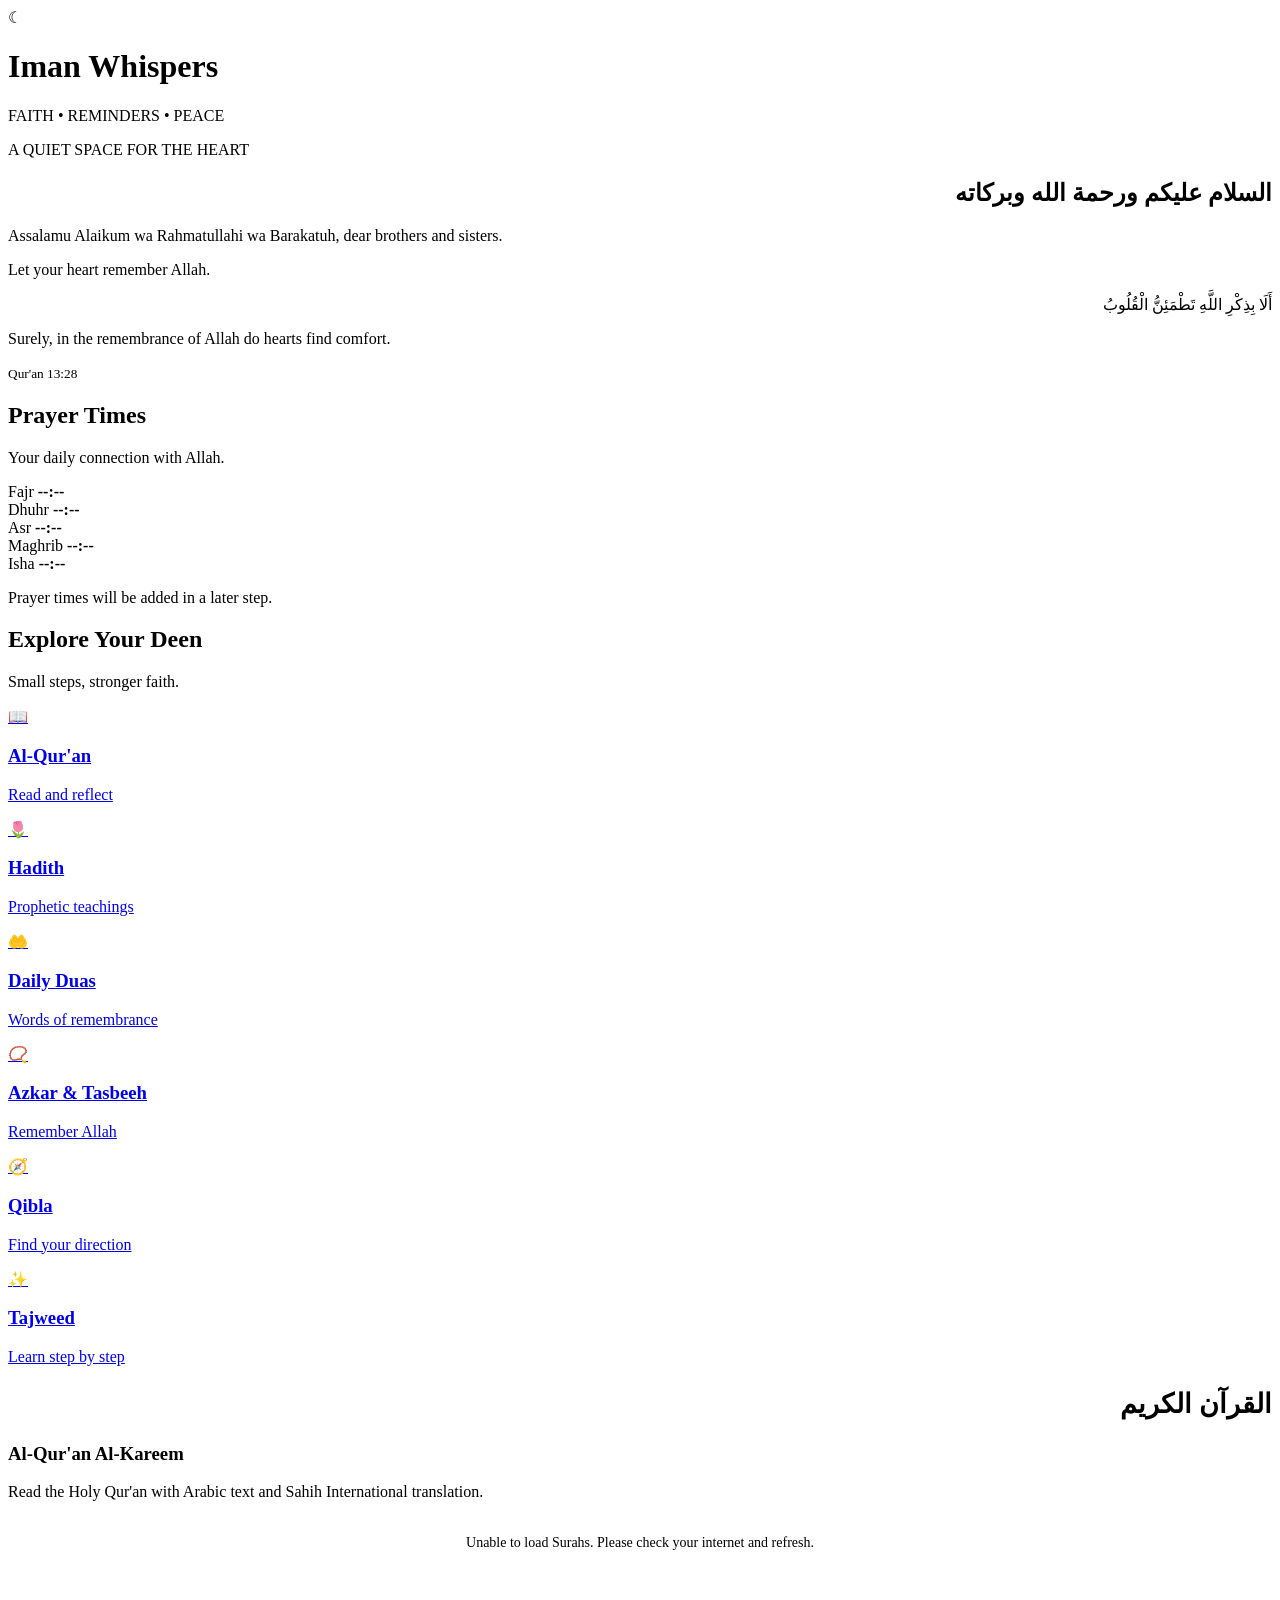
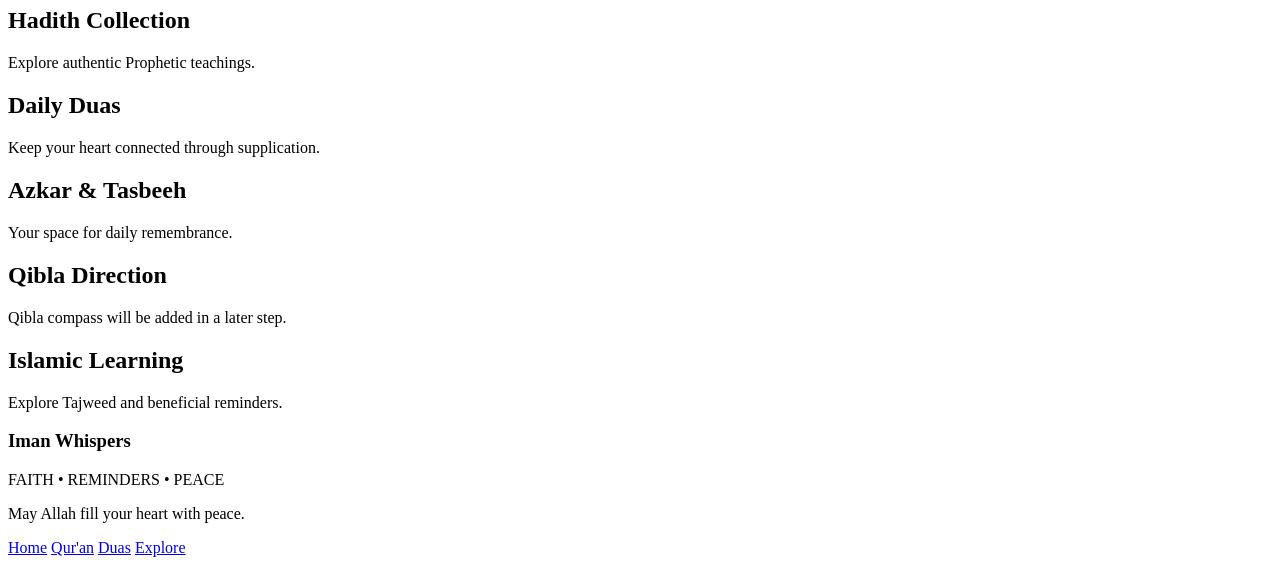
==== index.html @ 9e8993ac "Add Arabic translations and enhance Quran reader section Updated the index.html file to include Arab" ====
<!DOCTYPE html>
<html lang="en">
<head>
  <meta charset="UTF-8">
  <meta name="viewport" content="width=device-width, initial-scale=1.0">
  <meta name="theme-color" content="#8e3157">
  <meta name="description" content="Iman Whispers — Faith, Reminders and Peace. Your peaceful Islamic companion.">

  <title>Iman Whispers | Islamic Companion</title>

  <link rel="manifest" href="./manifest.webmanifest">
  <link rel="stylesheet" href="./style.css">
</head>

<body>

  <header class="top-header">
    <div class="brand">
      <span class="brand-icon">☾</span>
      <div>
        <h1>Iman Whispers</h1>
        <p>FAITH • REMINDERS • PEACE</p>
      </div>
    </div>
    <button id="installBtn" hidden>Install App</button>
  </header>

  <main>

    <section class="welcome">
      <p class="eyebrow">A QUIET SPACE FOR THE HEART</p>

      <h2 lang="ar" dir="rtl">السلام عليكم ورحمة الله وبركاته</h2>

      <p>
        Assalamu Alaikum wa Rahmatullahi wa Barakatuh,
        dear brothers and sisters.
      </p>

      <p>Let your heart remember Allah.</p>

      <div class="welcome-verse">
        <p lang="ar" dir="rtl">
          أَلَا بِذِكْرِ اللَّهِ تَطْمَئِنُّ الْقُلُوبُ
        </p>
        <p>Surely, in the remembrance of Allah do hearts find comfort.</p>
        <small>Qur'an 13:28</small>
      </div>
    </section>

    <section class="prayer-section" id="prayer">
      <h2>Prayer Times</h2>
      <p>Your daily connection with Allah.</p>

      <div class="prayer-grid">
        <div>Fajr <strong>--:--</strong></div>
        <div>Dhuhr <strong>--:--</strong></div>
        <div>Asr <strong>--:--</strong></div>
        <div>Maghrib <strong>--:--</strong></div>
        <div>Isha <strong>--:--</strong></div>
      </div>

      <p class="note">Prayer times will be added in a later step.</p>
    </section>

    <section class="features" id="explore">
      <h2>Explore Your Deen</h2>
      <p>Small steps, stronger faith.</p>

      <div class="feature-grid">

        <a href="#quran" class="feature-card">
          <span>📖</span>
          <h3>Al-Qur'an</h3>
          <p>Read and reflect</p>
        </a>

        <a href="#hadith" class="feature-card">
          <span>🌷</span>
          <h3>Hadith</h3>
          <p>Prophetic teachings</p>
        </a>

        <a href="#duas" class="feature-card">
          <span>🤲</span>
          <h3>Daily Duas</h3>
          <p>Words of remembrance</p>
        </a>

        <a href="#azkar" class="feature-card">
          <span>📿</span>
          <h3>Azkar & Tasbeeh</h3>
          <p>Remember Allah</p>
        </a>

        <a href="#qibla" class="feature-card">
          <span>🧭</span>
          <h3>Qibla</h3>
          <p>Find your direction</p>
        </a>

        <a href="#learning" class="feature-card">
          <span>✨</span>
          <h3>Tajweed</h3>
          <p>Learn step by step</p>
        </a>

      </div>
    </section>

    <!-- QUR'AN READER -->
    <section class="content-section" id="quran">

      <h2 lang="ar" dir="rtl">القرآن الكريم</h2>
      <h3>Al-Qur'an Al-Kareem</h3>

      <p>Read the Holy Qur'an with Arabic text and Sahih International translation.</p>

      <div id="quran-loading">Loading all 114 Surahs...</div>

      <div id="quranSurahList"></div>

      <div id="quranReader" hidden>
        <button id="backToSurahs" type="button">← All Surahs</button>
        <h3 id="surahTitle"></h3>
        <div id="quranVerses"></div>
      </div>

    </section>

    <section class="content-section" id="hadith">
      <h2>Hadith Collection</h2>
      <p>Explore authentic Prophetic teachings.</p>
    </section>

    <section class="content-section" id="duas">
      <h2>Daily Duas</h2>
      <p>Keep your heart connected through supplication.</p>
    </section>

    <section class="content-section" id="azkar">
      <h2>Azkar & Tasbeeh</h2>
      <p>Your space for daily remembrance.</p>
    </section>

    <section class="content-section" id="qibla">
      <h2>Qibla Direction</h2>
      <p>Qibla compass will be added in a later step.</p>
    </section>

    <section class="content-section" id="learning">
      <h2>Islamic Learning</h2>
      <p>Explore Tajweed and beneficial reminders.</p>
    </section>

  </main>

  <footer>
    <h3>Iman Whispers</h3>
    <p>FAITH • REMINDERS • PEACE</p>
    <p>May Allah fill your heart with peace.</p>
  </footer>

  <nav class="bottom-nav">
    <a href="#">Home</a>
    <a href="#quran">Qur'an</a>
    <a href="#duas">Duas</a>
    <a href="#explore">Explore</a>
  </nav>

  <script src="./script.js"></script>

</body>
</html>
---- style.css ----
/* ---------------------------------
   QUR'AN READER — IMAN WHISPERS
---------------------------------- */

#quran {
  scroll-margin-top: 90px;
}

#quran h2 {
  font-size: 27px;
}

#quran h3 {
  color: var(--plum);
  font-family: Georgia, "Times New Roman", serif;
}

#quran-loading {
  margin: 18px 0;
  padding: 16px;
  border-radius: 15px;
  background: var(--blush);
  color: var(--berry);
  text-align: center;
  font-size: 14px;
}

#quranSurahList {
  display: grid;
  gap: 11px;
  margin-top: 20px;
}

.surah-card {
  display: flex;
  align-items: center;
  gap: 12px;
  width: 100%;
  padding: 15px 12px;
  border: 1px solid #f0dce4;
  border-radius: 17px;
  background: linear-gradient(135deg, #fff 0%, #fff1f5 100%);
  color: var(--ink);
  text-align: left;
  cursor: pointer;
  box-shadow: 0 5px 15px rgba(113, 51, 78, 0.05);
}

.surah-card:active {
  transform: scale(0.98);
}

.surah-card > span:first-child {
  display: grid;
  place-items: center;
  min-width: 36px;
  height: 36px;
  border-radius: 12px;
  background: var(--soft-rose);
  color: var(--berry);
  font-weight: bold;
}

.surah-details {
  display: flex;
  flex: 1;
  flex-direction: column;
  gap: 3px;
}

.surah-details strong {
  color: var(--plum);
  font-size: 14px;
}

.surah-details small {
  color: var(--muted);
  font-size: 11px;
}

.surah-arabic {
  color: var(--berry);
  font-family: "Times New Roman", serif;
  font-size: 20px;
  direction: rtl;
}

#quranReader {
  margin-top: 20px;
}

#backToSurahs {
  margin-bottom: 15px;
  padding: 10px 16px;
  border: 0;
  border-radius: 20px;
  background: var(--soft-rose);
  color: var(--berry);
  font-weight: bold;
  cursor: pointer;
}

#surahTitle {
  margin: 10px 0 20px;
  padding: 16px;
  border-radius: 16px;
  background: var(--blush);
  text-align: center;
  line-height: 1.8;
}

.verse-card {
  margin: 14px 0;
  padding: 18px 15px;
  border: 1px solid #f0dce4;
  border-radius: 18px;
  background: #fffdfd;
  box-shadow: 0 5px 15px rgba(113, 51, 78, 0.05);
}

.verse-card > small {
  display: inline-block;
  padding: 5px 10px;
  border-radius: 12px;
  background: var(--soft-rose);
  color: var(--berry);
  font-weight: bold;
  font-size: 11px;
}

.arabic-verse {
  margin: 18px 0;
  color: var(--plum);
  font-family: "Times New Roman", serif;
  font-size: 27px;
  line-height: 2.1;
  text-align: right;
  direction: rtl;
}

.english-translation {
  margin: 0 !important;
  padding-top: 13px;
  border-top: 1px solid #f0dce4;
  color: var(--ink) !important;
  font-size: 14px !important;
  line-height: 1.8;
}
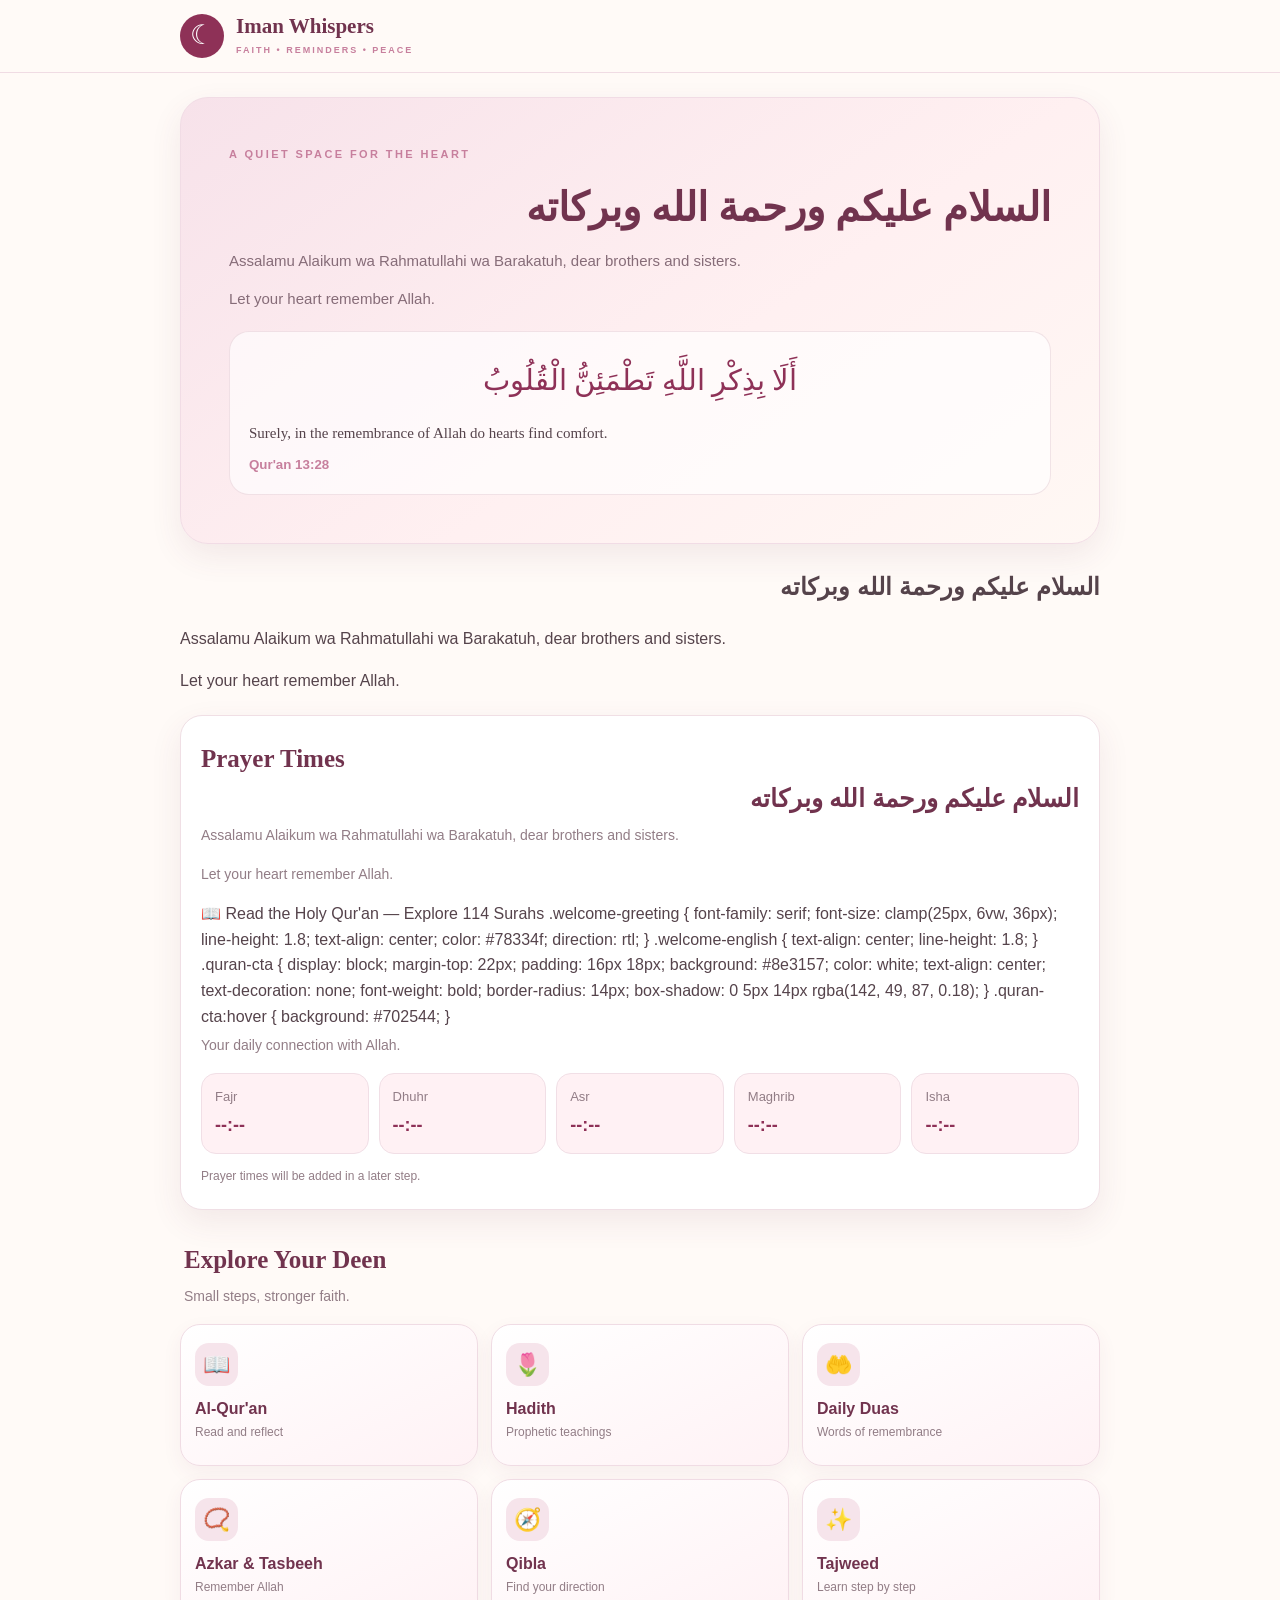
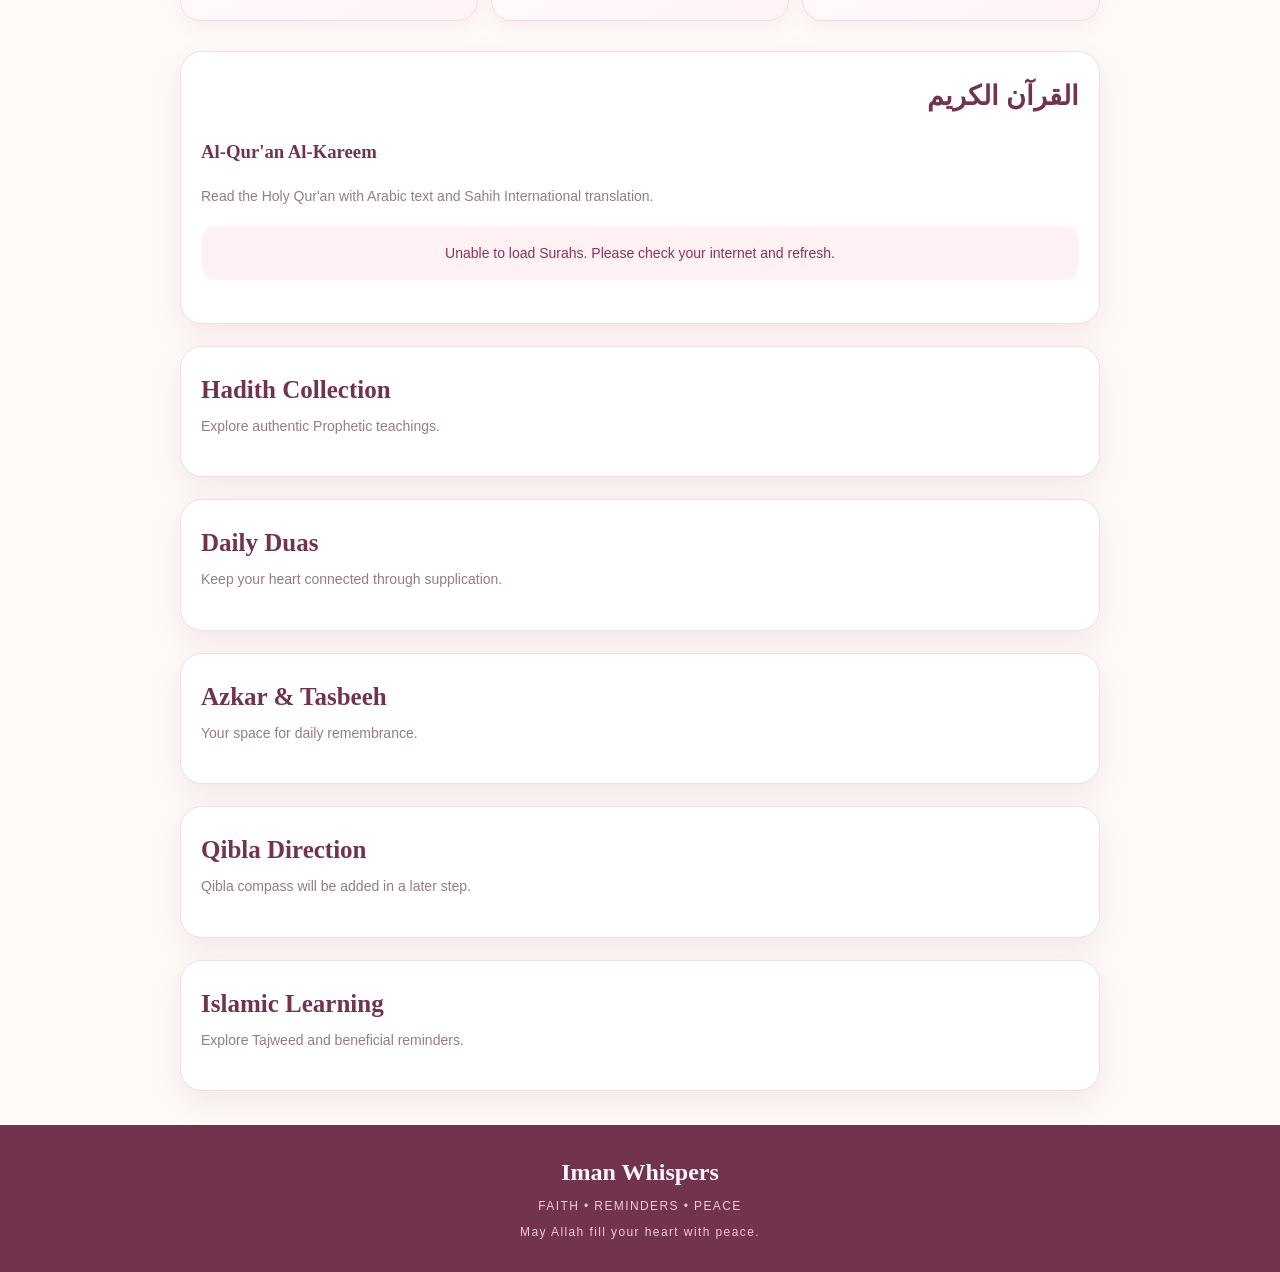
==== commit cc0abb4d: "Enhance welcome section with Arabic text Added Arabic greeting and adjusted welcome messages." ====
--- a/index.html
+++ b/index.html
@@ -48,9 +48,58 @@
         <small>Qur'an 13:28</small>
       </div>
     </section>
-
+      <h2 lang="ar" dir="rtl">السلام عليكم ورحمة الله وبركاته</h2>
+
+      <p>
+        Assalamu Alaikum wa Rahmatullahi wa Barakatuh,
+        dear brothers and sisters.
+      </p>
+
+      <p>Let your heart remember Allah.</p>
     <section class="prayer-section" id="prayer">
-      <h2>Prayer Times</h2>
+      <h2>Prayer Times</h2>      <h2 class="welcome-greeting" lang="ar" dir="rtl">
+        السلام عليكم ورحمة الله وبركاته
+      </h2>
+
+      <p class="welcome-english">
+        Assalamu Alaikum wa Rahmatullahi wa Barakatuh,
+        dear brothers and sisters.
+      </p>
+
+      <p>Let your heart remember Allah.</p>
+
+      <a href="#quran" class="quran-cta">
+        📖 Read the Holy Qur'an — Explore 114 Surahs
+      </a>.welcome-greeting {
+  font-family: serif;
+  font-size: clamp(25px, 6vw, 36px);
+  line-height: 1.8;
+  text-align: center;
+  color: #78334f;
+  direction: rtl;
+}
+
+.welcome-english {
+  text-align: center;
+  line-height: 1.8;
+}
+
+.quran-cta {
+  display: block;
+  margin-top: 22px;
+  padding: 16px 18px;
+  background: #8e3157;
+  color: white;
+  text-align: center;
+  text-decoration: none;
+  font-weight: bold;
+  border-radius: 14px;
+  box-shadow: 0 5px 14px rgba(142, 49, 87, 0.18);
+}
+
+.quran-cta:hover {
+  background: #702544;
+}
       <p>Your daily connection with Allah.</p>
 
       <div class="prayer-grid">
--- a/style.css
+++ b/style.css
@@ -1,7 +1,308 @@
 
-/* ---------------------------------
-   QUR'AN READER — IMAN WHISPERS
----------------------------------- */
+/* ==========================================
+   IMAN WHISPERS — COMPLETE APP DESIGN
+   FAITH • REMINDERS • PEACE
+========================================== */
+
+:root {
+  --plum: #71334e;
+  --berry: #8e3157;
+  --rose: #c77f9d;
+  --soft-rose: #f6e4eb;
+  --blush: #fff1f4;
+  --cream: #fffaf7;
+  --ink: #55434b;
+  --muted: #927d86;
+  --white: #ffffff;
+  --shadow: 0 12px 32px rgba(113,51,78,.09);
+}
+
+* {
+  box-sizing: border-box;
+}
+
+[hidden] {
+  display: none !important;
+}
+
+html {
+  scroll-behavior: smooth;
+  scroll-padding-top: 100px;
+}
+
+body {
+  margin: 0;
+  padding: 0 0 78px;
+  background: var(--cream);
+  color: var(--ink);
+  font-family: Arial, Helvetica, sans-serif;
+  line-height: 1.6;
+}
+
+button, a {
+  -webkit-tap-highlight-color: transparent;
+}
+
+button {
+  font: inherit;
+}
+
+a {
+  color: inherit;
+  text-decoration: none;
+}
+
+/* HEADER */
+
+.top-header {
+  position: sticky;
+  top: 0;
+  z-index: 20;
+  display: flex;
+  align-items: center;
+  justify-content: space-between;
+  gap: 12px;
+  padding: 14px 18px;
+  background: rgba(255,250,247,.97);
+  border-bottom: 1px solid #f0dce4;
+  backdrop-filter: blur(12px);
+}
+
+.brand {
+  display: flex;
+  align-items: center;
+  gap: 12px;
+}
+
+.brand-icon {
+  display: grid;
+  place-items: center;
+  width: 44px;
+  height: 44px;
+  flex-shrink: 0;
+  border-radius: 50%;
+  color: white;
+  background: var(--berry);
+  font-size: 27px;
+}
+
+.brand h1 {
+  margin: 0;
+  color: var(--plum);
+  font-family: Georgia, serif;
+  font-size: 21px;
+  line-height: 1.2;
+}
+
+.brand p {
+  margin: 4px 0 0;
+  color: var(--rose);
+  font-size: 9px;
+  font-weight: bold;
+  letter-spacing: 2px;
+}
+
+#installBtn {
+  padding: 10px 14px;
+  border: 0;
+  border-radius: 24px;
+  color: white;
+  background: var(--berry);
+  font-weight: bold;
+}
+
+/* MAIN CONTENT */
+
+main {
+  width: min(100% - 32px, 920px);
+  margin: 0 auto;
+}
+
+/* WELCOME */
+
+.welcome {
+  margin: 24px 0;
+  padding: 30px 22px;
+  overflow: hidden;
+  border: 1px solid #f1dce5;
+  border-radius: 28px;
+  background: linear-gradient(
+    145deg,
+    #f7e2ea 0%,
+    #fff0f1 58%,
+    #fff8f4 100%
+  );
+  box-shadow: var(--shadow);
+}
+
+.eyebrow {
+  margin: 0 0 12px;
+  color: var(--rose);
+  font-size: 11px;
+  font-weight: bold;
+  letter-spacing: 2.4px;
+}
+
+.welcome h2 {
+  margin: 0;
+  color: var(--plum);
+  font-family: Georgia, serif;
+  font-size: clamp(26px,7vw,40px);
+  line-height: 1.6;
+}
+
+.welcome > p:not(.eyebrow) {
+  margin: 9px 0 14px;
+  color: #866c78;
+  font-size: 15px;
+}
+
+.welcome-verse {
+  margin-top: 20px;
+  padding: 19px;
+  border: 1px solid rgba(142,49,87,.12);
+  border-radius: 20px;
+  background: rgba(255,255,255,.65);
+}
+
+.welcome-verse p[lang="ar"] {
+  margin: 0 0 12px;
+  color: var(--berry);
+  font-family: "Times New Roman", serif;
+  font-size: 29px;
+  line-height: 2;
+  text-align: center;
+}
+
+.welcome-verse p:not([lang]) {
+  margin: 0;
+  font-family: Georgia, serif;
+  font-size: 15px;
+}
+
+.welcome-verse small {
+  display: block;
+  margin-top: 9px;
+  color: var(--rose);
+  font-weight: bold;
+}
+
+/* PRAYER TIMES */
+
+.prayer-section,
+.content-section {
+  margin: 22px 0;
+  padding: 23px 20px;
+  border: 1px solid #f0dfe5;
+  border-radius: 22px;
+  background: white;
+  box-shadow: var(--shadow);
+}
+
+.prayer-section h2,
+.features h2,
+.content-section h2 {
+  margin: 0;
+  color: var(--plum);
+  font-family: Georgia, serif;
+  font-size: 25px;
+}
+
+.prayer-section > p,
+.features > p,
+.content-section > p {
+  margin: 5px 0 16px;
+  color: var(--muted);
+  font-size: 14px;
+}
+
+.prayer-grid {
+  display: grid;
+  grid-template-columns: repeat(2,minmax(0,1fr));
+  gap: 10px;
+}
+
+.prayer-grid div {
+  display: flex;
+  flex-direction: column;
+  gap: 4px;
+  padding: 13px;
+  border: 1px solid #f1dfe6;
+  border-radius: 15px;
+  color: var(--muted);
+  background: var(--blush);
+  font-size: 13px;
+}
+
+.prayer-grid strong {
+  color: var(--berry);
+  font-size: 18px;
+}
+
+.prayer-grid div:last-child {
+  grid-column: 1 / -1;
+}
+
+.note {
+  margin: 13px 0 0 !important;
+  font-size: 12px !important;
+}
+
+/* EXPLORE CARDS */
+
+.features {
+  margin: 30px 0;
+}
+
+.features > h2,
+.features > p {
+  padding-left: 4px;
+}
+
+.feature-grid {
+  display: grid;
+  grid-template-columns: repeat(2,minmax(0,1fr));
+  gap: 13px;
+}
+
+.feature-card {
+  display: block;
+  min-height: 142px;
+  padding: 18px 14px;
+  border: 1px solid #f0dce4;
+  border-radius: 20px;
+  background: linear-gradient(155deg,#fff 0%,#fff2f5 100%);
+  box-shadow: 0 7px 20px rgba(113,51,78,.06);
+  transition: transform .2s ease;
+}
+
+.feature-card:active {
+  transform: scale(.97);
+}
+
+.feature-card span {
+  display: inline-grid;
+  place-items: center;
+  width: 43px;
+  height: 43px;
+  border-radius: 14px;
+  background: var(--soft-rose);
+  font-size: 22px;
+}
+
+.feature-card h3 {
+  margin: 10px 0 2px;
+  color: var(--plum);
+  font-size: 16px;
+}
+
+.feature-card p {
+  margin: 0;
+  color: var(--muted);
+  font-size: 12px;
+}
+
+/* QUR'AN SECTION */
 
 #quran {
   scroll-margin-top: 90px;
@@ -13,7 +314,7 @@
 
 #quran h3 {
   color: var(--plum);
-  font-family: Georgia, "Times New Roman", serif;
+  font-family: Georgia, serif;
 }
 
 #quran-loading {
@@ -25,6 +326,8 @@
   text-align: center;
   font-size: 14px;
 }
+
+/* SURAH LIST */
 
 #quranSurahList {
   display: grid;
@@ -40,15 +343,15 @@
   padding: 15px 12px;
   border: 1px solid #f0dce4;
   border-radius: 17px;
-  background: linear-gradient(135deg, #fff 0%, #fff1f5 100%);
+  background: linear-gradient(135deg,#fff 0%,#fff1f5 100%);
   color: var(--ink);
   text-align: left;
   cursor: pointer;
-  box-shadow: 0 5px 15px rgba(113, 51, 78, 0.05);
+  box-shadow: 0 5px 15px rgba(113,51,78,.05);
 }
 
 .surah-card:active {
-  transform: scale(0.98);
+  transform: scale(.98);
 }
 
 .surah-card > span:first-child {
@@ -86,6 +389,8 @@
   direction: rtl;
 }
 
+/* READER */
+
 #quranReader {
   margin-top: 20px;
 }
@@ -110,13 +415,15 @@
   line-height: 1.8;
 }
 
+/* AYAH CARDS */
+
 .verse-card {
   margin: 14px 0;
   padding: 18px 15px;
   border: 1px solid #f0dce4;
   border-radius: 18px;
   background: #fffdfd;
-  box-shadow: 0 5px 15px rgba(113, 51, 78, 0.05);
+  box-shadow: 0 5px 15px rgba(113,51,78,.05);
 }
 
 .verse-card > small {
@@ -133,7 +440,7 @@
   margin: 18px 0;
   color: var(--plum);
   font-family: "Times New Roman", serif;
-  font-size: 27px;
+  font-size: 28px;
   line-height: 2.1;
   text-align: right;
   direction: rtl;
@@ -147,3 +454,111 @@
   font-size: 14px !important;
   line-height: 1.8;
 }
+
+/* Urdu translation support for future reader update */
+
+.urdu-translation {
+  direction: rtl;
+  text-align: right;
+  font-family: "Noto Nastaliq Urdu", "Noto Naskh Arabic", serif;
+  font-size: 20px;
+  line-height: 2.2;
+}
+
+/* FOOTER */
+
+footer {
+  margin-top: 34px;
+  padding: 28px 20px 24px;
+  color: #fff7fa;
+  background: var(--plum);
+  text-align: center;
+}
+
+footer h3 {
+  margin: 0;
+  font-family: Georgia, serif;
+  font-size: 24px;
+}
+
+footer p {
+  margin: 6px 0;
+  color: #f2cbd9;
+  font-size: 12px;
+  letter-spacing: 1.4px;
+}
+
+/* BOTTOM NAVIGATION */
+
+.bottom-nav {
+  position: fixed;
+  right: 0;
+  bottom: 0;
+  left: 0;
+  z-index: 30;
+  display: flex;
+  justify-content: space-around;
+  gap: 4px;
+  padding: 12px 8px calc(12px + env(safe-area-inset-bottom));
+  border-top: 1px solid #efdce4;
+  background: rgba(255,250,247,.97);
+  box-shadow: 0 -5px 20px rgba(113,51,78,.07);
+  backdrop-filter: blur(12px);
+}
+
+.bottom-nav a {
+  padding: 7px 10px;
+  border-radius: 18px;
+  color: var(--berry);
+  font-size: 12px;
+  font-weight: bold;
+}
+
+.bottom-nav a:active {
+  background: var(--soft-rose);
+}
+
+/* RESPONSIVE DESIGN */
+
+@media (min-width: 650px) {
+  body {
+    padding-bottom: 0;
+  }
+
+  .top-header {
+    padding-right: max(24px,calc((100% - 920px)/2));
+    padding-left: max(24px,calc((100% - 920px)/2));
+  }
+
+  .welcome {
+    padding: 48px;
+  }
+
+  .prayer-grid {
+    grid-template-columns: repeat(5,minmax(0,1fr));
+  }
+
+  .prayer-grid div:last-child {
+    grid-column: auto;
+  }
+
+  .feature-grid {
+    grid-template-columns: repeat(3,minmax(0,1fr));
+  }
+
+  .bottom-nav {
+    display: none;
+  }
+}
+
+@media (prefers-reduced-motion: reduce) {
+  html {
+    scroll-behavior: auto;
+  }
+
+  *,
+  *::before,
+  *::after {
+    transition-duration: .01ms !important;
+  }
+}
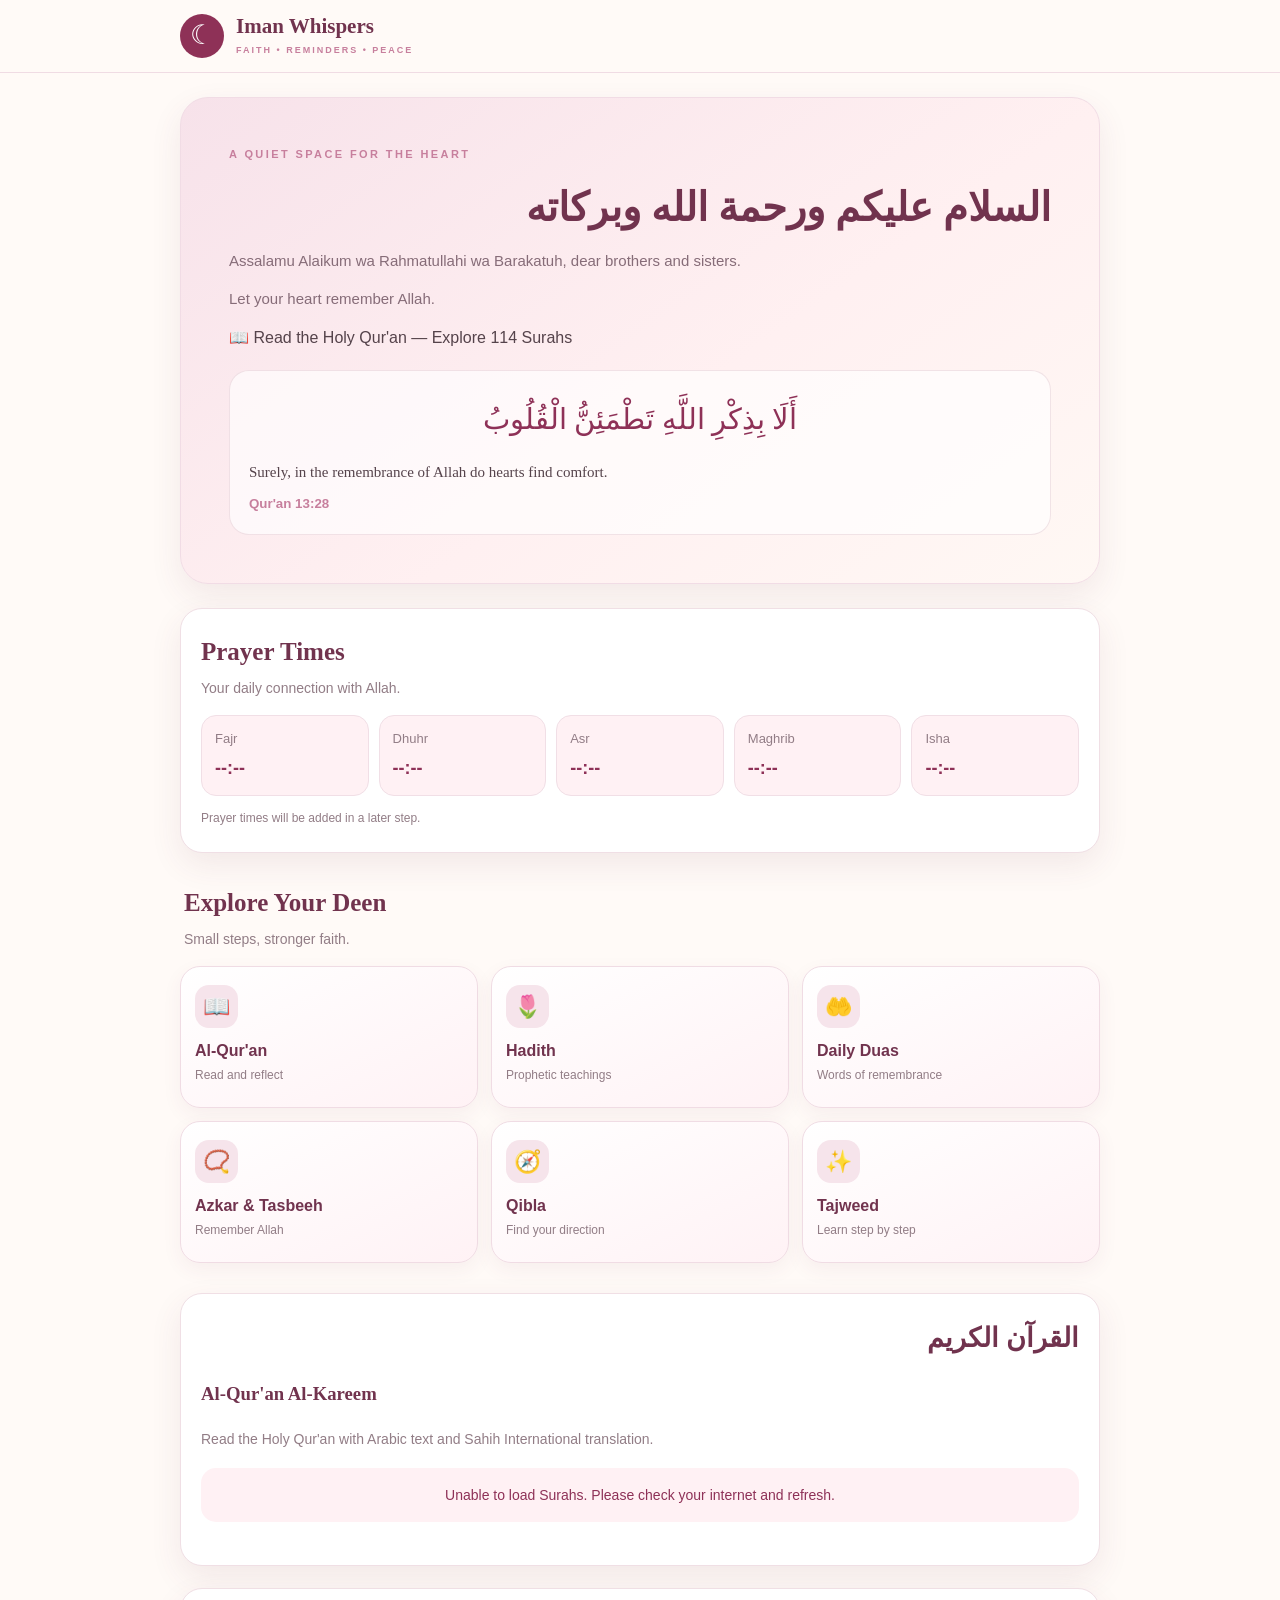
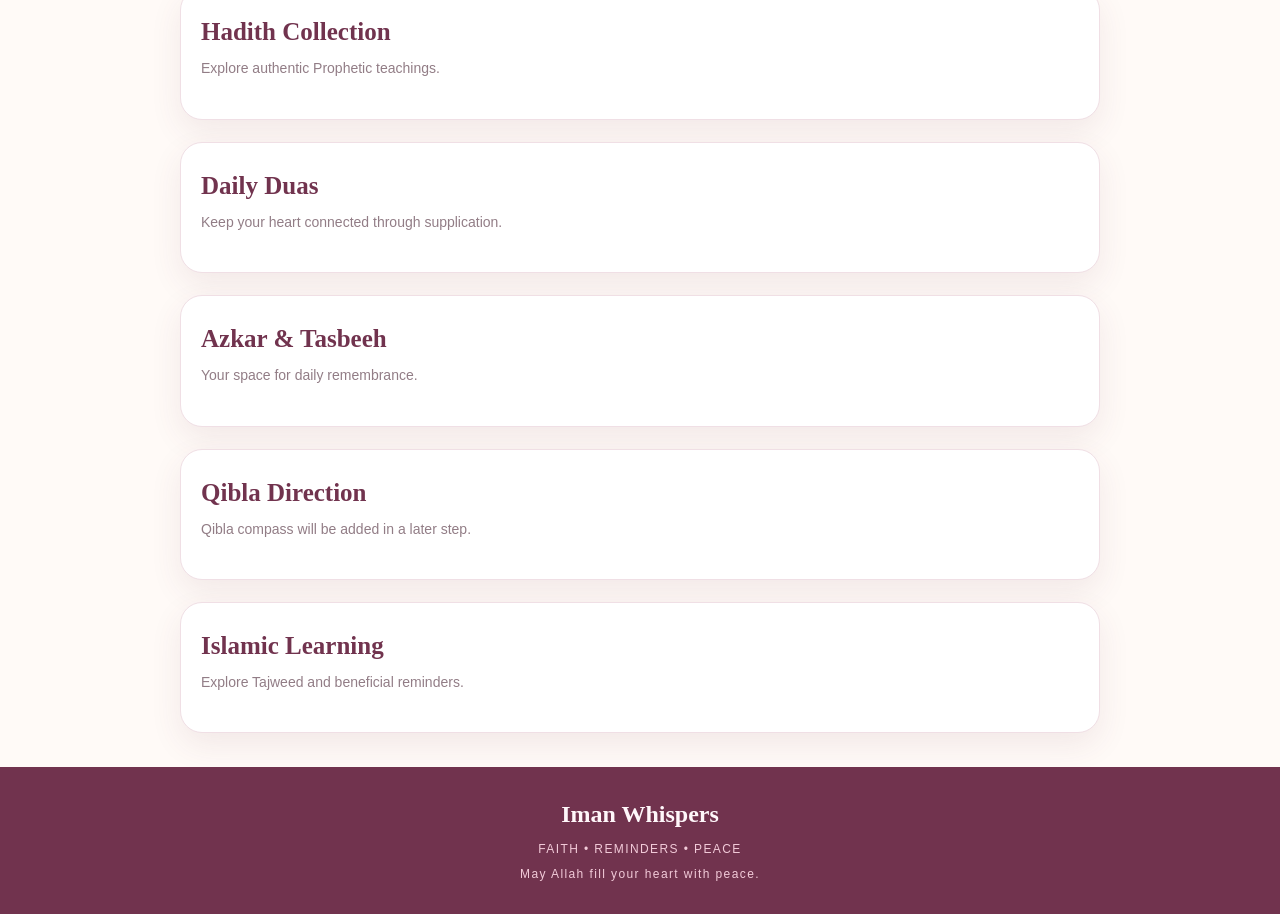
==== commit e1e832bd: "Refactor index.html for improved structure and content Refactor welcome section and improve structur" ====
--- a/index.html
+++ b/index.html
@@ -28,36 +28,11 @@
 
   <main>
 
+    <!-- WELCOME SECTION -->
     <section class="welcome">
       <p class="eyebrow">A QUIET SPACE FOR THE HEART</p>
 
-      <h2 lang="ar" dir="rtl">السلام عليكم ورحمة الله وبركاته</h2>
-
-      <p>
-        Assalamu Alaikum wa Rahmatullahi wa Barakatuh,
-        dear brothers and sisters.
-      </p>
-
-      <p>Let your heart remember Allah.</p>
-
-      <div class="welcome-verse">
-        <p lang="ar" dir="rtl">
-          أَلَا بِذِكْرِ اللَّهِ تَطْمَئِنُّ الْقُلُوبُ
-        </p>
-        <p>Surely, in the remembrance of Allah do hearts find comfort.</p>
-        <small>Qur'an 13:28</small>
-      </div>
-    </section>
-      <h2 lang="ar" dir="rtl">السلام عليكم ورحمة الله وبركاته</h2>
-
-      <p>
-        Assalamu Alaikum wa Rahmatullahi wa Barakatuh,
-        dear brothers and sisters.
-      </p>
-
-      <p>Let your heart remember Allah.</p>
-    <section class="prayer-section" id="prayer">
-      <h2>Prayer Times</h2>      <h2 class="welcome-greeting" lang="ar" dir="rtl">
+      <h2 class="welcome-greeting" lang="ar" dir="rtl">
         السلام عليكم ورحمة الله وبركاته
       </h2>
 
@@ -70,36 +45,22 @@
 
       <a href="#quran" class="quran-cta">
         📖 Read the Holy Qur'an — Explore 114 Surahs
-      </a>.welcome-greeting {
-  font-family: serif;
-  font-size: clamp(25px, 6vw, 36px);
-  line-height: 1.8;
-  text-align: center;
-  color: #78334f;
-  direction: rtl;
-}
+      </a>
 
-.welcome-english {
-  text-align: center;
-  line-height: 1.8;
-}
+      <div class="welcome-verse">
+        <p lang="ar" dir="rtl">
+          أَلَا بِذِكْرِ اللَّهِ تَطْمَئِنُّ الْقُلُوبُ
+        </p>
+        <p>
+          Surely, in the remembrance of Allah do hearts find comfort.
+        </p>
+        <small>Qur'an 13:28</small>
+      </div>
+    </section>
 
-.quran-cta {
-  display: block;
-  margin-top: 22px;
-  padding: 16px 18px;
-  background: #8e3157;
-  color: white;
-  text-align: center;
-  text-decoration: none;
-  font-weight: bold;
-  border-radius: 14px;
-  box-shadow: 0 5px 14px rgba(142, 49, 87, 0.18);
-}
-
-.quran-cta:hover {
-  background: #702544;
-}
+    <!-- PRAYER TIMES -->
+    <section class="prayer-section" id="prayer">
+      <h2>Prayer Times</h2>
       <p>Your daily connection with Allah.</p>
 
       <div class="prayer-grid">
@@ -110,9 +71,12 @@
         <div>Isha <strong>--:--</strong></div>
       </div>
 
-      <p class="note">Prayer times will be added in a later step.</p>
+      <p class="note">
+        Prayer times will be added in a later step.
+      </p>
     </section>
 
+    <!-- EXPLORE YOUR DEEN -->
     <section class="features" id="explore">
       <h2>Explore Your Deen</h2>
       <p>Small steps, stronger faith.</p>
@@ -139,7 +103,7 @@
 
         <a href="#azkar" class="feature-card">
           <span>📿</span>
-          <h3>Azkar & Tasbeeh</h3>
+          <h3>Azkar &amp; Tasbeeh</h3>
           <p>Remember Allah</p>
         </a>
 
@@ -164,40 +128,50 @@
       <h2 lang="ar" dir="rtl">القرآن الكريم</h2>
       <h3>Al-Qur'an Al-Kareem</h3>
 
-      <p>Read the Holy Qur'an with Arabic text and Sahih International translation.</p>
+      <p>
+        Read the Holy Qur'an with Arabic text and Sahih International translation.
+      </p>
 
       <div id="quran-loading">Loading all 114 Surahs...</div>
 
       <div id="quranSurahList"></div>
 
       <div id="quranReader" hidden>
-        <button id="backToSurahs" type="button">← All Surahs</button>
+        <button id="backToSurahs" type="button">
+          ← All Surahs
+        </button>
+
         <h3 id="surahTitle"></h3>
         <div id="quranVerses"></div>
       </div>
 
     </section>
 
+    <!-- HADITH -->
     <section class="content-section" id="hadith">
       <h2>Hadith Collection</h2>
       <p>Explore authentic Prophetic teachings.</p>
     </section>
 
+    <!-- DUAS -->
     <section class="content-section" id="duas">
       <h2>Daily Duas</h2>
       <p>Keep your heart connected through supplication.</p>
     </section>
 
+    <!-- AZKAR -->
     <section class="content-section" id="azkar">
-      <h2>Azkar & Tasbeeh</h2>
+      <h2>Azkar &amp; Tasbeeh</h2>
       <p>Your space for daily remembrance.</p>
     </section>
 
+    <!-- QIBLA -->
     <section class="content-section" id="qibla">
       <h2>Qibla Direction</h2>
       <p>Qibla compass will be added in a later step.</p>
     </section>
 
+    <!-- ISLAMIC LEARNING -->
     <section class="content-section" id="learning">
       <h2>Islamic Learning</h2>
       <p>Explore Tajweed and beneficial reminders.</p>
@@ -211,6 +185,7 @@
     <p>May Allah fill your heart with peace.</p>
   </footer>
 
+  <!-- BOTTOM NAVIGATION -->
   <nav class="bottom-nav">
     <a href="#">Home</a>
     <a href="#quran">Qur'an</a>
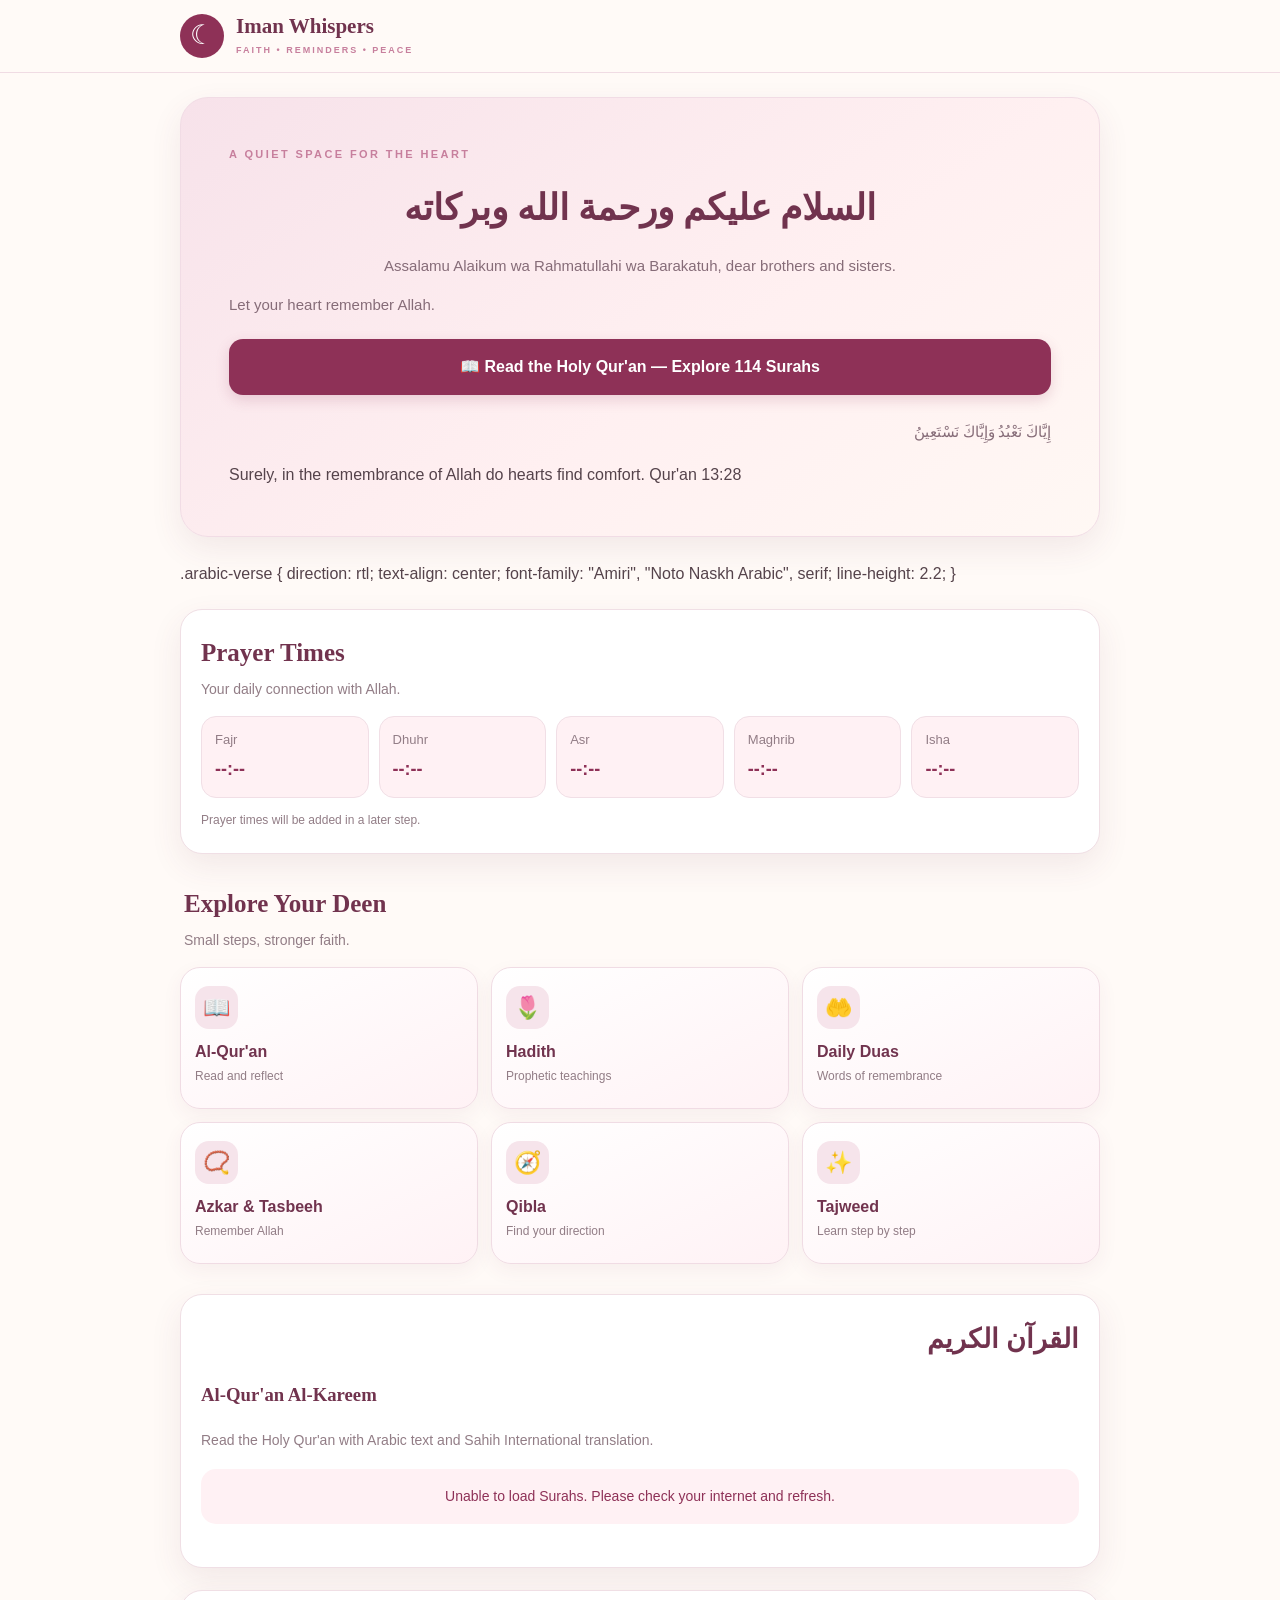
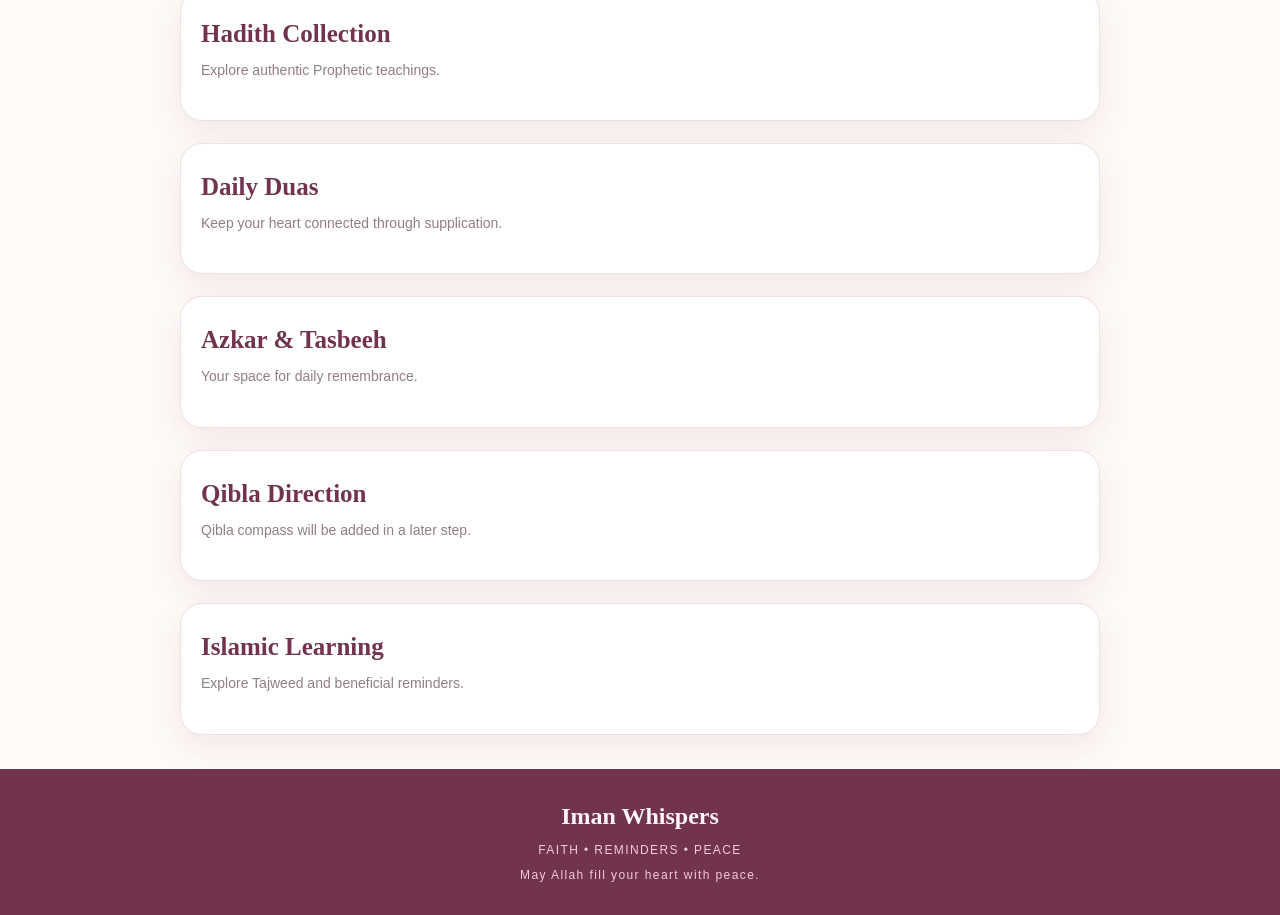
==== commit ebe67511: "Replace welcome verse with new Arabic text Updated the welcome verse to include a new Arabic verse a" ====
--- a/index.html
+++ b/index.html
@@ -47,17 +47,20 @@
         📖 Read the Holy Qur'an — Explore 114 Surahs
       </a>
 
-      <div class="welcome-verse">
-        <p lang="ar" dir="rtl">
-          أَلَا بِذِكْرِ اللَّهِ تَطْمَئِنُّ الْقُلُوبُ
-        </p>
-        <p>
+      <p class="arabic-verse" lang="ar" dir="rtl">
+  إِيَّاكَ نَعْبُدُ وَإِيَّاكَ نَسْتَعِينُ
+      </p>
           Surely, in the remembrance of Allah do hearts find comfort.
-        </p>
+    </p<
         <small>Qur'an 13:28</small>
       </div>
     </section>
-
+.arabic-verse {
+  direction: rtl;
+  text-align: center;
+  font-family: "Amiri", "Noto Naskh Arabic", serif;
+  line-height: 2.2;
+}
     <!-- PRAYER TIMES -->
     <section class="prayer-section" id="prayer">
       <h2>Prayer Times</h2>
--- a/style.css
+++ b/style.css
@@ -151,11 +151,50 @@
   line-height: 1.6;
 }
 
+/* ARABIC WELCOME GREETING */
+
+.welcome .welcome-greeting {
+  font-family: "Times New Roman", serif;
+  font-size: clamp(25px, 6vw, 36px);
+  line-height: 1.8;
+  text-align: center;
+  color: var(--plum);
+  direction: rtl;
+  margin: 12px 0;
+}
+
+.welcome-english {
+  text-align: center;
+  line-height: 1.8;
+}
+
 .welcome > p:not(.eyebrow) {
   margin: 9px 0 14px;
   color: #866c78;
   font-size: 15px;
 }
+
+/* QUR'AN WELCOME BUTTON */
+
+.quran-cta {
+  display: block;
+  margin: 22px 0;
+  padding: 15px 16px;
+  background: var(--berry);
+  color: white;
+  text-align: center;
+  text-decoration: none;
+  font-weight: bold;
+  border-radius: 14px;
+  box-shadow: 0 5px 14px rgba(142,49,87,.18);
+}
+
+.quran-cta:active {
+  background: var(--plum);
+  transform: scale(.98);
+}
+
+/* VERSE CARD */
 
 .welcome-verse {
   margin-top: 20px;
@@ -389,7 +428,7 @@
   direction: rtl;
 }
 
-/* READER */
+/* QUR'AN READER */
 
 #quranReader {
   margin-top: 20px;
@@ -455,7 +494,7 @@
   line-height: 1.8;
 }
 
-/* Urdu translation support for future reader update */
+/* URDU TRANSLATION SUPPORT */
 
 .urdu-translation {
   direction: rtl;
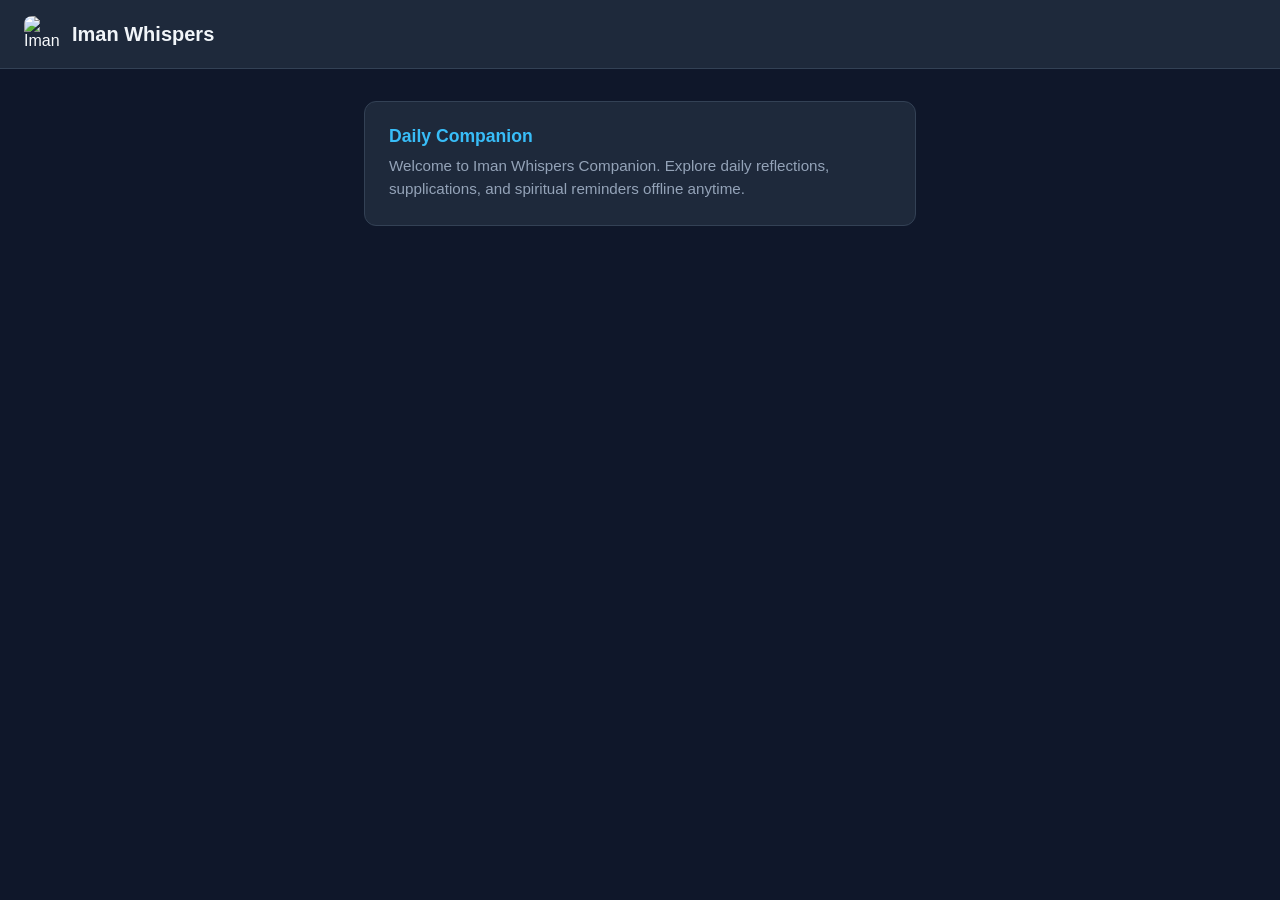
==== commit fbe0e960: "Update index.html" ====
--- a/index.html
+++ b/index.html
@@ -1,202 +1,177 @@
-
 <!DOCTYPE html>
 <html lang="en">
 <head>
   <meta charset="UTF-8">
   <meta name="viewport" content="width=device-width, initial-scale=1.0">
-  <meta name="theme-color" content="#8e3157">
-  <meta name="description" content="Iman Whispers — Faith, Reminders and Peace. Your peaceful Islamic companion.">
+  <title>Iman Whispers Companion</title>
 
-  <title>Iman Whispers | Islamic Companion</title>
+  <!-- PWA Manifest & App Icons -->
+  <link rel="manifest" href="manifest.webmanifest">
+  <link rel="icon" type="image/png" sizes="192x192" href="iman-whispers-icon-192.png">
+  <link rel="apple-touch-icon" href="iman-whispers-icon-192.png">
 
-  <link rel="manifest" href="./manifest.webmanifest">
-  <link rel="stylesheet" href="./style.css">
+  <!-- iOS Safari Web App Settings -->
+  <meta name="apple-mobile-web-app-capable" content="yes">
+  <meta name="apple-mobile-web-app-status-bar-style" content="black-translucent">
+  <meta name="apple-mobile-web-app-title" content="Iman Whispers">
+
+  <!-- Mobile Theme Color -->
+  <meta name="theme-color" content="#0f172a">
+
+  <style>
+    * {
+      box-sizing: border-box;
+      margin: 0;
+      padding: 0;
+    }
+    body {
+      font-family: -apple-system, BlinkMacSystemFont, "Segoe UI", Roboto, Oxygen, Ubuntu, Cantarell, sans-serif;
+      background-color: #0f172a;
+      color: #f8fafc;
+      min-height: 100vh;
+      display: flex;
+      flex-direction: column;
+    }
+    header {
+      padding: 1rem 1.5rem;
+      background: #1e293b;
+      display: flex;
+      justify-content: space-between;
+      align-items: center;
+      border-bottom: 1px solid #334155;
+    }
+    .brand {
+      display: flex;
+      align-items: center;
+      gap: 0.75rem;
+    }
+    .brand img {
+      width: 36px;
+      height: 36px;
+      border-radius: 8px;
+    }
+    .brand h1 {
+      font-size: 1.25rem;
+      font-weight: 600;
+      color: #f1f5f9;
+    }
+    main {
+      flex: 1;
+      padding: 2rem 1.5rem;
+      max-width: 600px;
+      margin: 0 auto;
+      width: 100%;
+    }
+    .hidden {
+      display: none !important;
+    }
+    .install-btn {
+      background: linear-gradient(135deg, #059669, #10b981);
+      color: #ffffff;
+      border: none;
+      padding: 0.55rem 1.1rem;
+      border-radius: 8px;
+      font-weight: 600;
+      font-size: 0.9rem;
+      cursor: pointer;
+      box-shadow: 0 4px 6px -1px rgba(0, 0, 0, 0.2);
+    }
+    .install-btn:hover {
+      background: linear-gradient(135deg, #047857, #059669);
+    }
+    .card {
+      background: #1e293b;
+      border-radius: 12px;
+      padding: 1.5rem;
+      margin-bottom: 1.5rem;
+      border: 1px solid #334155;
+    }
+    .card h2 {
+      font-size: 1.1rem;
+      color: #38bdf8;
+      margin-bottom: 0.5rem;
+    }
+    .card p {
+      color: #94a3b8;
+      line-height: 1.5;
+      font-size: 0.95rem;
+    }
+    .ios-modal {
+      position: fixed;
+      inset: 0;
+      background: rgba(0, 0, 0, 0.75);
+      display: flex;
+      align-items: center;
+      justify-content: center;
+      padding: 1.5rem;
+      z-index: 1000;
+    }
+    .ios-modal-content {
+      background: #1e293b;
+      border-radius: 16px;
+      padding: 1.75rem;
+      max-width: 400px;
+      width: 100%;
+      position: relative;
+      border: 1px solid #475569;
+    }
+    .close-btn {
+      position: absolute;
+      top: 1rem;
+      right: 1rem;
+      background: none;
+      border: none;
+      color: #94a3b8;
+      font-size: 1.5rem;
+      cursor: pointer;
+    }
+    .ios-modal h3 {
+      font-size: 1.15rem;
+      margin-bottom: 1rem;
+      color: #f8fafc;
+    }
+    .ios-modal ol {
+      padding-left: 1.25rem;
+      color: #cbd5e1;
+      line-height: 1.8;
+      font-size: 0.95rem;
+    }
+  </style>
 </head>
-
 <body>
 
-  <header class="top-header">
+  <header>
     <div class="brand">
-      <span class="brand-icon">☾</span>
-      <div>
-        <h1>Iman Whispers</h1>
-        <p>FAITH • REMINDERS • PEACE</p>
-      </div>
+      <img src="iman-whispers-icon-192.png" alt="Iman Whispers Icon">
+      <h1>Iman Whispers</h1>
     </div>
-    <button id="installBtn" hidden>Install App</button>
+
+    <!-- PWA Installation Button Container -->
+    <div id="pwa-install-container" class="hidden">
+      <button id="pwa-install-btn" class="install-btn">📲 Install App</button>
+    </div>
   </header>
 
   <main>
-
-    <!-- WELCOME SECTION -->
-    <section class="welcome">
-      <p class="eyebrow">A QUIET SPACE FOR THE HEART</p>
-
-      <h2 class="welcome-greeting" lang="ar" dir="rtl">
-        السلام عليكم ورحمة الله وبركاته
-      </h2>
-
-      <p class="welcome-english">
-        Assalamu Alaikum wa Rahmatullahi wa Barakatuh,
-        dear brothers and sisters.
-      </p>
-
-      <p>Let your heart remember Allah.</p>
-
-      <a href="#quran" class="quran-cta">
-        📖 Read the Holy Qur'an — Explore 114 Surahs
-      </a>
-
-      <p class="arabic-verse" lang="ar" dir="rtl">
-  إِيَّاكَ نَعْبُدُ وَإِيَّاكَ نَسْتَعِينُ
-      </p>
-          Surely, in the remembrance of Allah do hearts find comfort.
-    </p<
-        <small>Qur'an 13:28</small>
-      </div>
-    </section>
-.arabic-verse {
-  direction: rtl;
-  text-align: center;
-  font-family: "Amiri", "Noto Naskh Arabic", serif;
-  line-height: 2.2;
-}
-    <!-- PRAYER TIMES -->
-    <section class="prayer-section" id="prayer">
-      <h2>Prayer Times</h2>
-      <p>Your daily connection with Allah.</p>
-
-      <div class="prayer-grid">
-        <div>Fajr <strong>--:--</strong></div>
-        <div>Dhuhr <strong>--:--</strong></div>
-        <div>Asr <strong>--:--</strong></div>
-        <div>Maghrib <strong>--:--</strong></div>
-        <div>Isha <strong>--:--</strong></div>
-      </div>
-
-      <p class="note">
-        Prayer times will be added in a later step.
-      </p>
-    </section>
-
-    <!-- EXPLORE YOUR DEEN -->
-    <section class="features" id="explore">
-      <h2>Explore Your Deen</h2>
-      <p>Small steps, stronger faith.</p>
-
-      <div class="feature-grid">
-
-        <a href="#quran" class="feature-card">
-          <span>📖</span>
-          <h3>Al-Qur'an</h3>
-          <p>Read and reflect</p>
-        </a>
-
-        <a href="#hadith" class="feature-card">
-          <span>🌷</span>
-          <h3>Hadith</h3>
-          <p>Prophetic teachings</p>
-        </a>
-
-        <a href="#duas" class="feature-card">
-          <span>🤲</span>
-          <h3>Daily Duas</h3>
-          <p>Words of remembrance</p>
-        </a>
-
-        <a href="#azkar" class="feature-card">
-          <span>📿</span>
-          <h3>Azkar &amp; Tasbeeh</h3>
-          <p>Remember Allah</p>
-        </a>
-
-        <a href="#qibla" class="feature-card">
-          <span>🧭</span>
-          <h3>Qibla</h3>
-          <p>Find your direction</p>
-        </a>
-
-        <a href="#learning" class="feature-card">
-          <span>✨</span>
-          <h3>Tajweed</h3>
-          <p>Learn step by step</p>
-        </a>
-
-      </div>
-    </section>
-
-    <!-- QUR'AN READER -->
-    <section class="content-section" id="quran">
-
-      <h2 lang="ar" dir="rtl">القرآن الكريم</h2>
-      <h3>Al-Qur'an Al-Kareem</h3>
-
-      <p>
-        Read the Holy Qur'an with Arabic text and Sahih International translation.
-      </p>
-
-      <div id="quran-loading">Loading all 114 Surahs...</div>
-
-      <div id="quranSurahList"></div>
-
-      <div id="quranReader" hidden>
-        <button id="backToSurahs" type="button">
-          ← All Surahs
-        </button>
-
-        <h3 id="surahTitle"></h3>
-        <div id="quranVerses"></div>
-      </div>
-
-    </section>
-
-    <!-- HADITH -->
-    <section class="content-section" id="hadith">
-      <h2>Hadith Collection</h2>
-      <p>Explore authentic Prophetic teachings.</p>
-    </section>
-
-    <!-- DUAS -->
-    <section class="content-section" id="duas">
-      <h2>Daily Duas</h2>
-      <p>Keep your heart connected through supplication.</p>
-    </section>
-
-    <!-- AZKAR -->
-    <section class="content-section" id="azkar">
-      <h2>Azkar &amp; Tasbeeh</h2>
-      <p>Your space for daily remembrance.</p>
-    </section>
-
-    <!-- QIBLA -->
-    <section class="content-section" id="qibla">
-      <h2>Qibla Direction</h2>
-      <p>Qibla compass will be added in a later step.</p>
-    </section>
-
-    <!-- ISLAMIC LEARNING -->
-    <section class="content-section" id="learning">
-      <h2>Islamic Learning</h2>
-      <p>Explore Tajweed and beneficial reminders.</p>
-    </section>
-
+    <div class="card">
+      <h2>Daily Companion</h2>
+      <p>Welcome to Iman Whispers Companion. Explore daily reflections, supplications, and spiritual reminders offline anytime.</p>
+    </div>
   </main>
 
-  <footer>
-    <h3>Iman Whispers</h3>
-    <p>FAITH • REMINDERS • PEACE</p>
-    <p>May Allah fill your heart with peace.</p>
-  </footer>
+  <!-- iOS Installation Guide Modal -->
+  <div id="ios-install-modal" class="ios-modal hidden">
+    <div class="ios-modal-content">
+      <button id="ios-close-btn" class="close-btn">&times;</button>
+      <h3>Install Iman Whispers on iPhone</h3>
+      <ol>
+        <li>Tap the <strong>Share</strong> icon at the bottom of Safari.</li>
+        <li>Scroll down and select <strong>Add to Home Screen</strong>.</li>
+        <li>Tap <strong>Add</strong> in the top right corner.</li>
+      </ol>
+    </div>
+  </div>
 
-  <!-- BOTTOM NAVIGATION -->
-  <nav class="bottom-nav">
-    <a href="#">Home</a>
-    <a href="#quran">Qur'an</a>
-    <a href="#duas">Duas</a>
-    <a href="#explore">Explore</a>
-  </nav>
-
-  <script src="./script.js"></script>
-
+  <script src="js/pwa-install.js"></script>
 </body>
 </html>
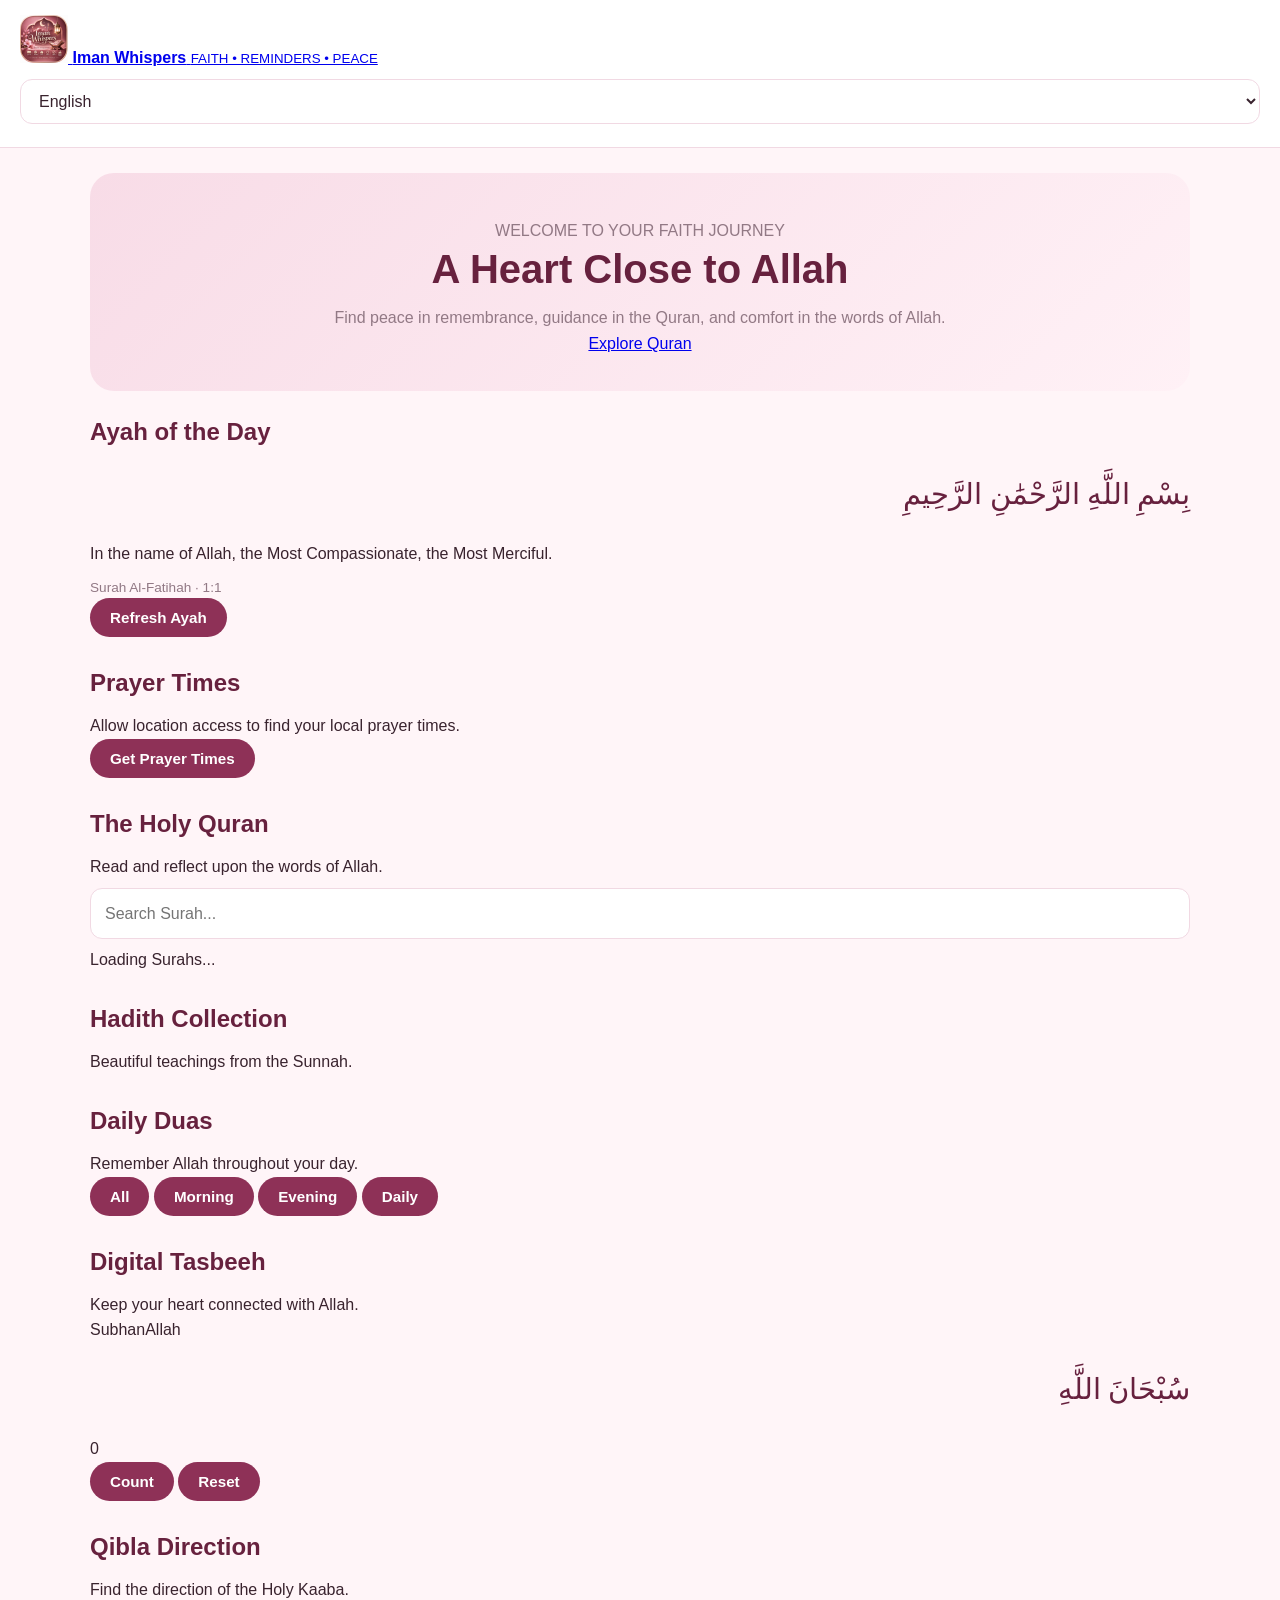
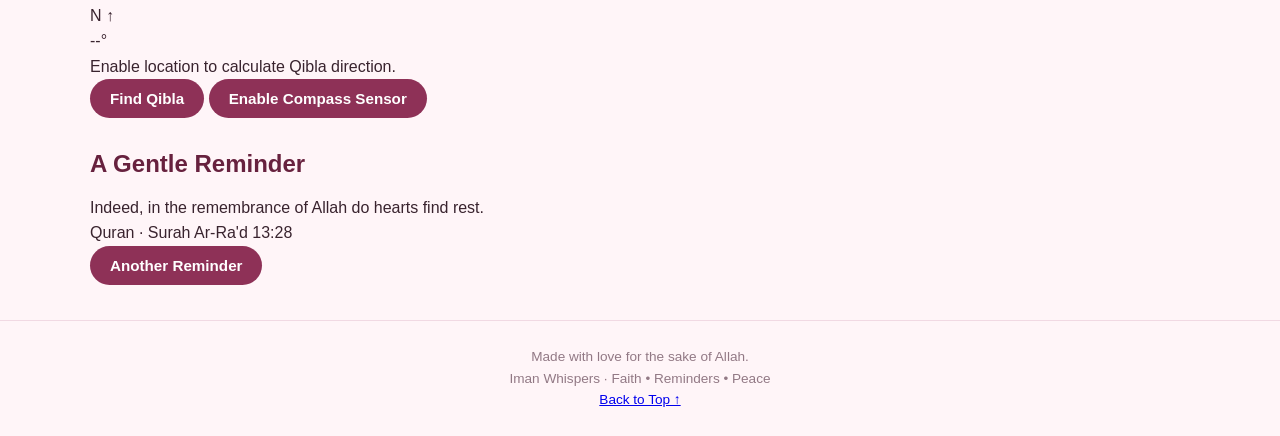
==== commit 29939a71: "Update and rename index(2).html to index.html" ====
--- a/index.html
+++ b/index.html
@@ -1,177 +1,243 @@
+
 <!DOCTYPE html>
 <html lang="en">
 <head>
   <meta charset="UTF-8">
   <meta name="viewport" content="width=device-width, initial-scale=1.0">
+
+  <meta name="theme-color" content="#b85c83">
+  <meta name="description" content="Iman Whispers Companion — Quran, duas, hadith, prayer times, Qibla and daily Islamic reminders.">
+
   <title>Iman Whispers Companion</title>
 
-  <!-- PWA Manifest & App Icons -->
-  <link rel="manifest" href="manifest.webmanifest">
-  <link rel="icon" type="image/png" sizes="192x192" href="iman-whispers-icon-192.png">
-  <link rel="apple-touch-icon" href="iman-whispers-icon-192.png">
-
-  <!-- iOS Safari Web App Settings -->
-  <meta name="apple-mobile-web-app-capable" content="yes">
-  <meta name="apple-mobile-web-app-status-bar-style" content="black-translucent">
-  <meta name="apple-mobile-web-app-title" content="Iman Whispers">
-
-  <!-- Mobile Theme Color -->
-  <meta name="theme-color" content="#0f172a">
-
-  <style>
-    * {
-      box-sizing: border-box;
-      margin: 0;
-      padding: 0;
-    }
-    body {
-      font-family: -apple-system, BlinkMacSystemFont, "Segoe UI", Roboto, Oxygen, Ubuntu, Cantarell, sans-serif;
-      background-color: #0f172a;
-      color: #f8fafc;
-      min-height: 100vh;
-      display: flex;
-      flex-direction: column;
-    }
-    header {
-      padding: 1rem 1.5rem;
-      background: #1e293b;
-      display: flex;
-      justify-content: space-between;
-      align-items: center;
-      border-bottom: 1px solid #334155;
-    }
-    .brand {
-      display: flex;
-      align-items: center;
-      gap: 0.75rem;
-    }
-    .brand img {
-      width: 36px;
-      height: 36px;
-      border-radius: 8px;
-    }
-    .brand h1 {
-      font-size: 1.25rem;
-      font-weight: 600;
-      color: #f1f5f9;
-    }
-    main {
-      flex: 1;
-      padding: 2rem 1.5rem;
-      max-width: 600px;
-      margin: 0 auto;
-      width: 100%;
-    }
-    .hidden {
-      display: none !important;
-    }
-    .install-btn {
-      background: linear-gradient(135deg, #059669, #10b981);
-      color: #ffffff;
-      border: none;
-      padding: 0.55rem 1.1rem;
-      border-radius: 8px;
-      font-weight: 600;
-      font-size: 0.9rem;
-      cursor: pointer;
-      box-shadow: 0 4px 6px -1px rgba(0, 0, 0, 0.2);
-    }
-    .install-btn:hover {
-      background: linear-gradient(135deg, #047857, #059669);
-    }
-    .card {
-      background: #1e293b;
-      border-radius: 12px;
-      padding: 1.5rem;
-      margin-bottom: 1.5rem;
-      border: 1px solid #334155;
-    }
-    .card h2 {
-      font-size: 1.1rem;
-      color: #38bdf8;
-      margin-bottom: 0.5rem;
-    }
-    .card p {
-      color: #94a3b8;
-      line-height: 1.5;
-      font-size: 0.95rem;
-    }
-    .ios-modal {
-      position: fixed;
-      inset: 0;
-      background: rgba(0, 0, 0, 0.75);
-      display: flex;
-      align-items: center;
-      justify-content: center;
-      padding: 1.5rem;
-      z-index: 1000;
-    }
-    .ios-modal-content {
-      background: #1e293b;
-      border-radius: 16px;
-      padding: 1.75rem;
-      max-width: 400px;
-      width: 100%;
-      position: relative;
-      border: 1px solid #475569;
-    }
-    .close-btn {
-      position: absolute;
-      top: 1rem;
-      right: 1rem;
-      background: none;
-      border: none;
-      color: #94a3b8;
-      font-size: 1.5rem;
-      cursor: pointer;
-    }
-    .ios-modal h3 {
-      font-size: 1.15rem;
-      margin-bottom: 1rem;
-      color: #f8fafc;
-    }
-    .ios-modal ol {
-      padding-left: 1.25rem;
-      color: #cbd5e1;
-      line-height: 1.8;
-      font-size: 0.95rem;
-    }
-  </style>
+  <link rel="manifest" href="./manifest.webmanifest">
+  <link rel="icon" href="./iman-whispers-icon-192(3).png">
+  <link rel="stylesheet" href="./style.css">
+  <script src="./script.js" defer></script>
 </head>
+
 <body>
 
-  <header>
-    <div class="brand">
-      <img src="iman-whispers-icon-192.png" alt="Iman Whispers Icon">
-      <h1>Iman Whispers</h1>
-    </div>
-
-    <!-- PWA Installation Button Container -->
-    <div id="pwa-install-container" class="hidden">
-      <button id="pwa-install-btn" class="install-btn">📲 Install App</button>
+  <!-- HEADER -->
+  <header class="header">
+    <a href="#home" class="brand">
+      <img
+        src="./iman-whispers-icon-192(3).png"
+        alt="Iman Whispers logo"
+        width="48"
+        height="48"
+      >
+      <span>
+        <strong>Iman Whispers</strong>
+        <small>FAITH • REMINDERS • PEACE</small>
+      </span>
+    </a>
+
+    <div class="header-actions">
+      <select id="languageSelect" aria-label="Choose language">
+        <option value="en">English</option>
+        <option value="ur">اردو</option>
+        <option value="ar">العربية</option>
+      </select>
+
+      <button id="installBtn" type="button" hidden>
+        Install App
+      </button>
     </div>
   </header>
 
-  <main>
-    <div class="card">
-      <h2>Daily Companion</h2>
-      <p>Welcome to Iman Whispers Companion. Explore daily reflections, supplications, and spiritual reminders offline anytime.</p>
-    </div>
+  <main id="home">
+
+    <!-- HERO -->
+    <section class="hero">
+      <p class="eyebrow">WELCOME TO YOUR FAITH JOURNEY</p>
+      <h1>A Heart Close to Allah</h1>
+      <p>
+        Find peace in remembrance, guidance in the Quran,
+        and comfort in the words of Allah.
+      </p>
+      <a href="#quran" class="primary-btn">Explore Quran</a>
+    </section>
+
+    <!-- DAILY AYAH -->
+    <section class="feature" id="dailyAyah">
+      <h2>Ayah of the Day</h2>
+
+      <p id="ayahArabic" class="arabic" lang="ar" dir="rtl">
+        بِسْمِ اللَّهِ الرَّحْمَٰنِ الرَّحِيمِ
+      </p>
+
+      <p id="ayahTranslation">
+        In the name of Allah, the Most Compassionate, the Most Merciful.
+      </p>
+
+      <p id="ayahRef" class="reference">
+        Surah Al-Fatihah · 1:1
+      </p>
+
+      <button id="newAyah" type="button">
+        Refresh Ayah
+      </button>
+    </section>
+
+    <!-- PRAYER TIMES -->
+    <section class="feature prayers" id="prayerTimes">
+      <h2>Prayer Times</h2>
+      <p id="prayerStatus" role="status">
+        Allow location access to find your local prayer times.
+      </p>
+
+      <button id="getPrayer" type="button">
+        Get Prayer Times
+      </button>
+
+      <div id="prayerGrid" class="prayer-grid">
+        <!-- Prayer times will be added by JavaScript -->
+      </div>
+    </section>
+
+    <!-- QURAN -->
+    <section class="feature" id="quran">
+      <h2>The Holy Quran</h2>
+      <p>Read and reflect upon the words of Allah.</p>
+
+      <input
+        id="surahSearch"
+        type="search"
+        placeholder="Search Surah..."
+        aria-label="Search Surah"
+      >
+
+      <p id="quranStatus" role="status">
+        Loading Surahs...
+      </p>
+
+      <div id="surahList">
+        <!-- Surah list will be added by JavaScript -->
+      </div>
+
+      <div id="reader" hidden>
+        <button id="backSurahs" type="button">
+          ← Back to Surahs
+        </button>
+
+        <h3 id="surahTitle"></h3>
+
+        <label for="translation">Translation:</label>
+        <select id="translation">
+          <option value="en">English — Sahih International</option>
+          <option value="ur">Urdu — Jalandhri</option>
+        </select>
+
+        <div id="ayahList">
+          <!-- Quran verses will be added by JavaScript -->
+        </div>
+      </div>
+    </section>
+
+    <!-- HADITH -->
+    <section class="feature" id="hadith">
+      <h2>Hadith Collection</h2>
+      <p>Beautiful teachings from the Sunnah.</p>
+
+      <div id="hadithList">
+        <!-- Verified Hadith content will be added here -->
+      </div>
+    </section>
+
+    <!-- DUAS -->
+    <section class="feature" id="duas">
+      <h2>Daily Duas</h2>
+      <p>Remember Allah throughout your day.</p>
+
+      <div class="dua-filters">
+        <button type="button" data-filter="all">All</button>
+        <button type="button" data-filter="morning">Morning</button>
+        <button type="button" data-filter="evening">Evening</button>
+        <button type="button" data-filter="daily">Daily</button>
+      </div>
+
+      <div id="duaList">
+        <!-- Duas with references will be added here -->
+      </div>
+    </section>
+
+    <!-- TASBEEH -->
+    <section class="feature" id="tasbeeh">
+      <h2>Digital Tasbeeh</h2>
+      <p>Keep your heart connected with Allah.</p>
+
+      <p id="dhikr" class="dhikr">
+        SubhanAllah
+      </p>
+
+      <p id="dhikrArabic" class="arabic" lang="ar" dir="rtl">
+        سُبْحَانَ اللَّهِ
+      </p>
+
+      <div id="count" class="count" aria-live="polite">
+        0
+      </div>
+
+      <button id="countBtn" type="button">
+        Count
+      </button>
+
+      <button id="resetBtn" type="button">
+        Reset
+      </button>
+    </section>
+
+    <!-- QIBLA -->
+    <section class="feature" id="qibla">
+      <h2>Qibla Direction</h2>
+      <p>Find the direction of the Holy Kaaba.</p>
+
+      <div id="compass" class="compass" aria-label="Qibla compass">
+        <span>N</span>
+        <span class="compass-arrow">↑</span>
+      </div>
+
+      <p id="qiblaDegrees">--°</p>
+
+      <p id="qiblaStatus" role="status">
+        Enable location to calculate Qibla direction.
+      </p>
+
+      <button id="qiblaBtn" type="button">
+        Find Qibla
+      </button>
+
+      <button id="sensorBtn" type="button">
+        Enable Compass Sensor
+      </button>
+    </section>
+
+    <!-- REMINDERS -->
+    <section class="feature" id="reminders">
+      <h2>A Gentle Reminder</h2>
+
+      <p id="reminderText">
+        Indeed, in the remembrance of Allah do hearts find rest.
+      </p>
+
+      <p id="reminderRef">
+        Quran · Surah Ar-Ra'd 13:28
+      </p>
+
+      <button id="nextReminder" type="button">
+        Another Reminder
+      </button>
+    </section>
+
   </main>
 
-  <!-- iOS Installation Guide Modal -->
-  <div id="ios-install-modal" class="ios-modal hidden">
-    <div class="ios-modal-content">
-      <button id="ios-close-btn" class="close-btn">&times;</button>
-      <h3>Install Iman Whispers on iPhone</h3>
-      <ol>
-        <li>Tap the <strong>Share</strong> icon at the bottom of Safari.</li>
-        <li>Scroll down and select <strong>Add to Home Screen</strong>.</li>
-        <li>Tap <strong>Add</strong> in the top right corner.</li>
-      </ol>
-    </div>
-  </div>
-
-  <script src="js/pwa-install.js"></script>
+  <!-- FOOTER -->
+  <footer class="footer">
+    <p>Made with love for the sake of Allah.</p>
+    <p>Iman Whispers · Faith • Reminders • Peace</p>
+    <a href="#home">Back to Top ↑</a>
+  </footer>
+
 </body>
 </html>
--- a/style.css
+++ b/style.css
@@ -0,0 +1,337 @@
+
+/* =====================================
+   IMAN WHISPERS COMPANION
+   Elegant Blush Pink Theme
+===================================== */
+
+:root {
+  --primary: #8e3157;
+  --primary-dark: #67213e;
+  --pink: #d98aaa;
+  --soft-pink: #fce8ef;
+  --background: #fff5f8;
+  --surface: #ffffff;
+  --text: #39232e;
+  --muted: #927985;
+  --border: #f1d9e3;
+  --shadow: 0 5px 20px rgba(142, 49, 87, 0.08);
+  --radius: 18px;
+}
+
+* {
+  box-sizing: border-box;
+  margin: 0;
+  padding: 0;
+}
+
+html {
+  scroll-behavior: smooth;
+}
+
+body {
+  font-family: 'Poppins', sans-serif;
+  background: var(--background);
+  color: var(--text);
+  line-height: 1.6;
+  min-height: 100vh;
+}
+
+/* HEADINGS */
+
+h1, h2, h3, h4 {
+  color: var(--primary-dark);
+  line-height: 1.3;
+}
+
+h1 {
+  font-size: clamp(1.8rem, 5vw, 2.5rem);
+}
+
+h2 {
+  font-size: 1.5rem;
+  margin-bottom: 15px;
+}
+
+h3 {
+  font-size: 1.1rem;
+}
+
+/* HEADER */
+
+header {
+  background: rgba(255, 255, 255, 0.95);
+  padding: 15px 20px;
+  border-bottom: 1px solid var(--border);
+  position: sticky;
+  top: 0;
+  z-index: 100;
+  backdrop-filter: blur(12px);
+}
+
+header .logo,
+.logo {
+  color: var(--primary);
+  font-weight: 700;
+  font-size: 1.3rem;
+}
+
+/* MAIN CONTAINER */
+
+main,
+.container {
+  width: min(100% - 32px, 1100px);
+  margin: 25px auto;
+}
+
+section {
+  margin-bottom: 30px;
+  scroll-margin-top: 90px;
+}
+
+/* CARDS */
+
+.card {
+  background: var(--surface);
+  border: 1px solid var(--border);
+  border-radius: var(--radius);
+  padding: 20px;
+  margin-bottom: 18px;
+  box-shadow: var(--shadow);
+  transition: transform 0.2s ease;
+}
+
+.card:hover {
+  transform: translateY(-2px);
+}
+
+/* HERO SECTION */
+
+.hero {
+  background: linear-gradient(135deg, #f8dce7, #fff1f6);
+  border-radius: 24px;
+  padding: 35px 22px;
+  text-align: center;
+  margin-bottom: 25px;
+}
+
+.hero p {
+  color: var(--muted);
+  margin-top: 10px;
+}
+
+/* BUTTONS */
+
+button,
+.btn {
+  background: var(--primary);
+  color: white;
+  border: none;
+  border-radius: 30px;
+  padding: 11px 20px;
+  font-size: 0.95rem;
+  font-weight: 600;
+  cursor: pointer;
+  transition: 0.2s ease;
+}
+
+button:hover,
+.btn:hover {
+  background: var(--primary-dark);
+}
+
+button:disabled {
+  opacity: 0.5;
+  cursor: not-allowed;
+}
+
+/* INPUTS AND SELECTS */
+
+input,
+select,
+textarea {
+  width: 100%;
+  padding: 12px 14px;
+  border: 1px solid var(--border);
+  border-radius: 12px;
+  background: white;
+  color: var(--text);
+  font: inherit;
+  margin: 8px 0;
+}
+
+input:focus,
+select:focus,
+textarea:focus {
+  outline: 2px solid var(--pink);
+  border-color: var(--primary);
+}
+
+/* QURAN AND ARABIC TEXT */
+
+.arabic {
+  font-family: 'Amiri', serif;
+  font-size: 1.8rem;
+  line-height: 2.2;
+  direction: rtl;
+  text-align: right;
+  color: var(--primary-dark);
+  margin: 15px 0;
+}
+
+.ayah {
+  padding: 16px;
+  border-bottom: 1px solid var(--border);
+}
+
+.surah {
+  background: var(--soft-pink);
+  border-radius: 14px;
+  padding: 15px;
+  margin-bottom: 12px;
+}
+
+/* HADITH AND DUA */
+
+.hadith,
+.dua,
+.reminder {
+  background: #fffafd;
+  border-left: 4px solid var(--pink);
+  padding: 18px;
+  border-radius: 12px;
+  margin: 15px 0;
+}
+
+.reference {
+  color: var(--muted);
+  font-size: 0.85rem;
+  margin-top: 10px;
+}
+
+/* TASBEEH */
+
+.tasbeeh-counter {
+  text-align: center;
+  padding: 25px;
+}
+
+.counter-number {
+  font-size: 3rem;
+  font-weight: 700;
+  color: var(--primary);
+}
+
+/* INSTALL BUTTON */
+
+.hidden {
+  display: none !important;
+}
+
+#pwa-install-container {
+  text-align: center;
+  margin: 20px auto;
+}
+
+#pwa-install-btn {
+  background: var(--primary);
+}
+
+/* IOS INSTALL MODAL */
+
+#ios-install-modal {
+  position: fixed;
+  inset: 0;
+  z-index: 999;
+  background: rgba(35, 15, 25, 0.55);
+  display: flex;
+  justify-content: center;
+  align-items: center;
+  padding: 20px;
+}
+
+#ios-install-modal.hidden {
+  display: none;
+}
+
+#ios-install-modal > div {
+  background: white;
+  padding: 25px;
+  border-radius: 20px;
+  max-width: 380px;
+  width: 100%;
+}
+
+/* NAVIGATION */
+
+nav {
+  display: flex;
+  flex-wrap: wrap;
+  justify-content: center;
+  gap: 10px;
+  padding: 12px;
+}
+
+nav a {
+  color: var(--primary);
+  text-decoration: none;
+  font-weight: 500;
+  padding: 8px 12px;
+  border-radius: 20px;
+}
+
+nav a:hover {
+  background: var(--soft-pink);
+}
+
+/* FOOTER */
+
+footer {
+  text-align: center;
+  padding: 25px 15px;
+  color: var(--muted);
+  font-size: 0.85rem;
+  border-top: 1px solid var(--border);
+  margin-top: 35px;
+}
+
+/* RESPONSIVE MOBILE DESIGN */
+
+@media (max-width: 600px) {
+  main,
+  .container {
+    width: calc(100% - 24px);
+    margin: 18px auto;
+  }
+
+  .hero {
+    padding: 28px 16px;
+  }
+
+  .card {
+    padding: 16px;
+  }
+
+  .arabic {
+    font-size: 1.6rem;
+  }
+
+  nav {
+    gap: 5px;
+  }
+
+  button,
+  .btn {
+    max-width: 100%;
+  }
+}
+
+/* ACCESSIBILITY */
+
+@media (prefers-reduced-motion: reduce) {
+  *,
+  *::before,
+  *::after {
+    scroll-behavior: auto !important;
+    transition: none !important;
+  }
+}
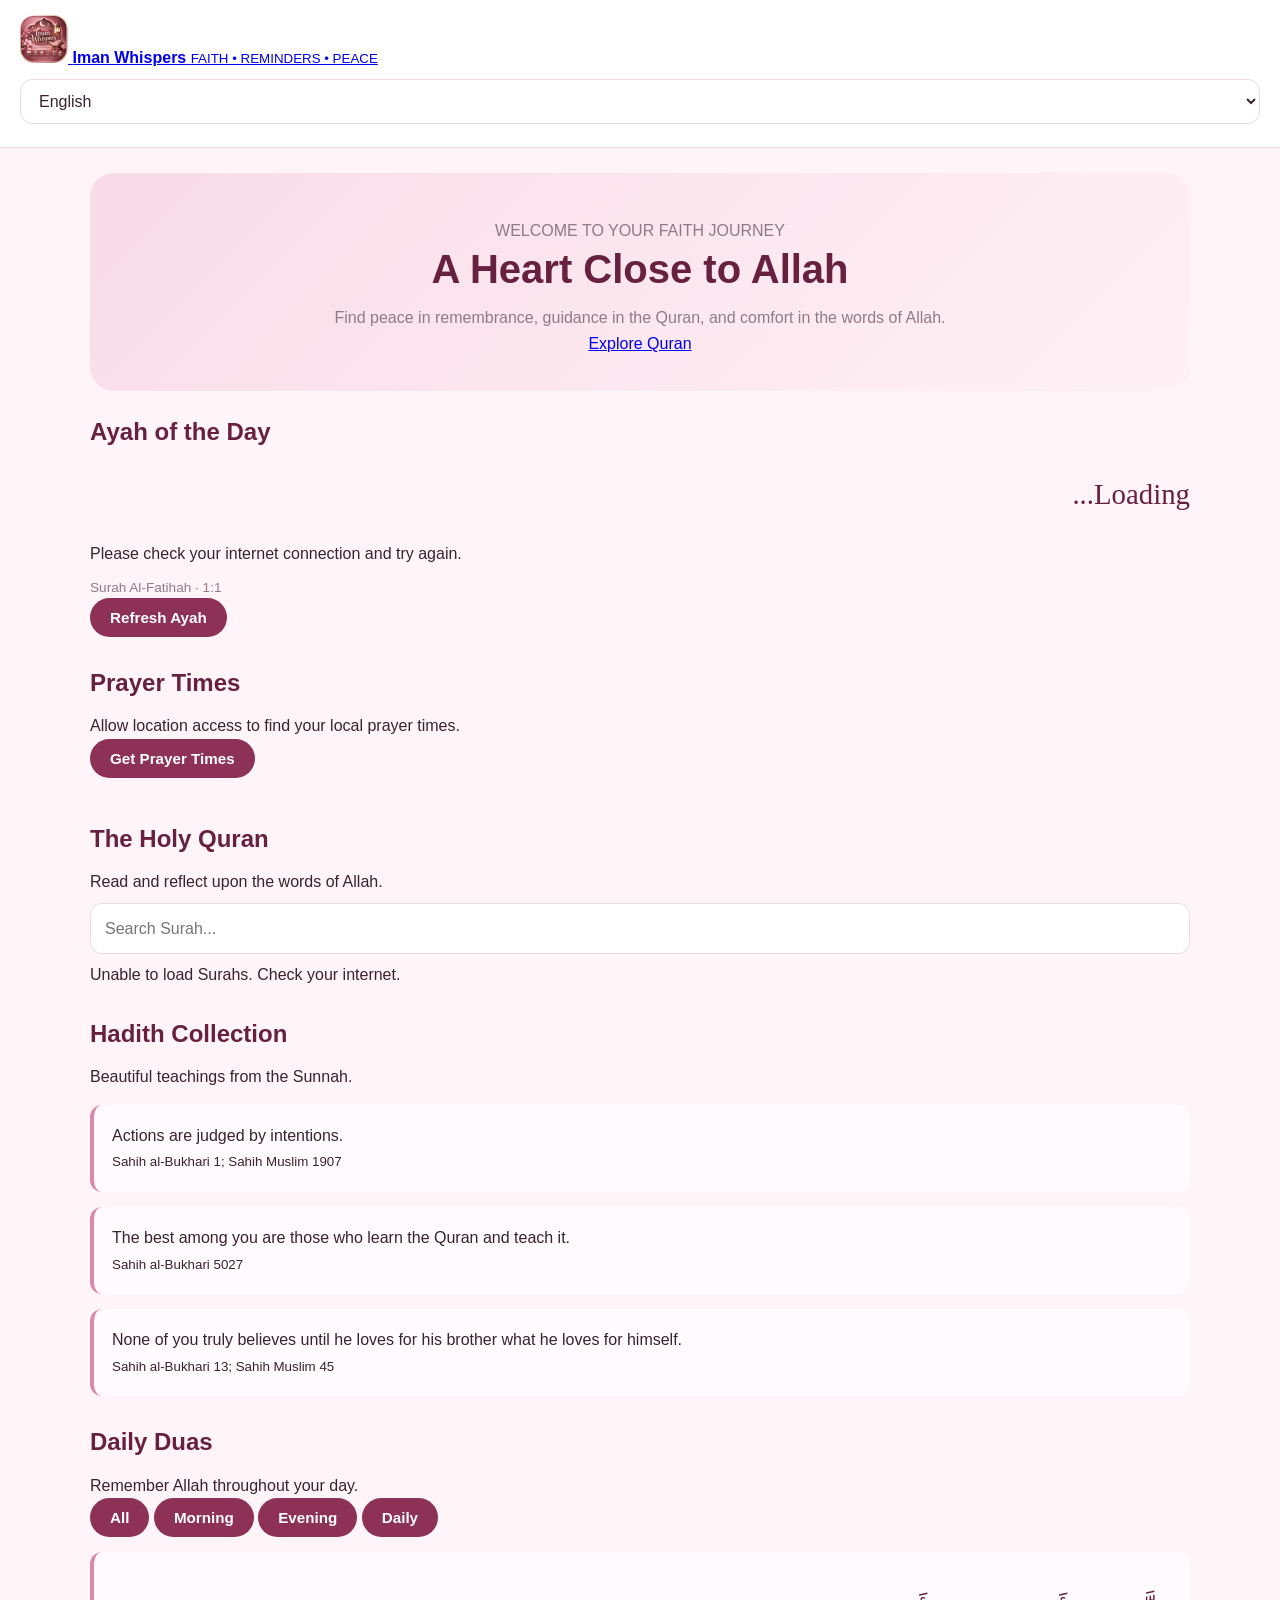
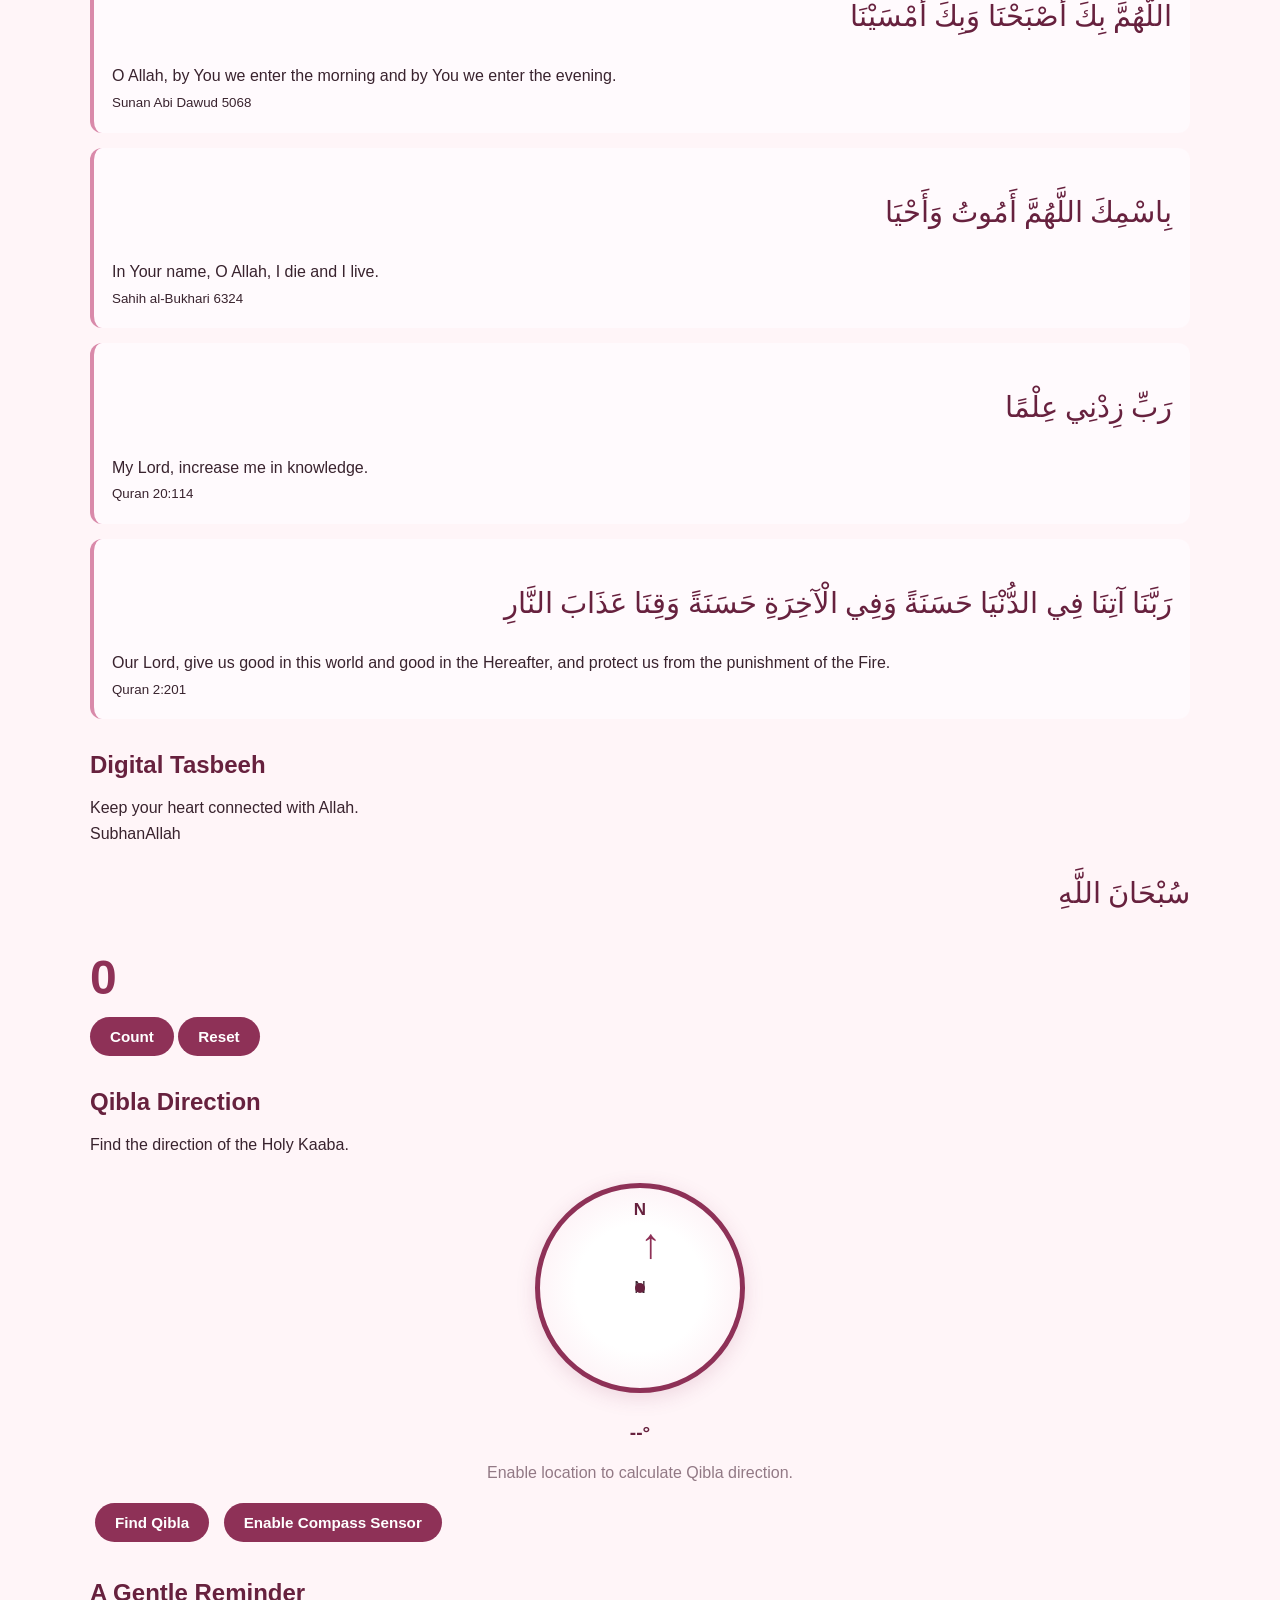
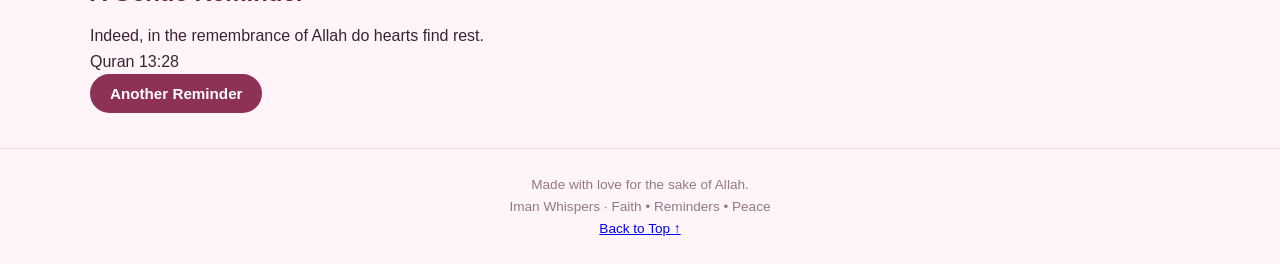
==== commit 78df470f: "Enhance language selection and translation features Updated language selection and added translation" ====
--- a/index.html
+++ b/index.html
@@ -13,6 +13,7 @@
   <link rel="manifest" href="./manifest.webmanifest">
   <link rel="icon" href="./iman-whispers-icon-192(3).png">
   <link rel="stylesheet" href="./style.css">
+
   <script src="./script.js" defer></script>
 </head>
 
@@ -34,7 +35,7 @@
     </a>
 
     <div class="header-actions">
-      <select id="languageSelect" aria-label="Choose language">
+      <select id="languageSelect" aria-label="Choose app language">
         <option value="en">English</option>
         <option value="ur">اردو</option>
         <option value="ar">العربية</option>
@@ -83,6 +84,7 @@
     <!-- PRAYER TIMES -->
     <section class="feature prayers" id="prayerTimes">
       <h2>Prayer Times</h2>
+
       <p id="prayerStatus" role="status">
         Allow location access to find your local prayer times.
       </p>
@@ -92,13 +94,13 @@
       </button>
 
       <div id="prayerGrid" class="prayer-grid">
-        <!-- Prayer times will be added by JavaScript -->
       </div>
     </section>
 
     <!-- QURAN -->
     <section class="feature" id="quran">
       <h2>The Holy Quran</h2>
+
       <p>Read and reflect upon the words of Allah.</p>
 
       <input
@@ -113,41 +115,83 @@
       </p>
 
       <div id="surahList">
-        <!-- Surah list will be added by JavaScript -->
-      </div>
-
+      </div>
+
+      <!-- QURAN READER -->
       <div id="reader" hidden>
+
         <button id="backSurahs" type="button">
           ← Back to Surahs
         </button>
 
         <h3 id="surahTitle"></h3>
 
-        <label for="translation">Translation:</label>
-        <select id="translation">
-          <option value="en">English — Sahih International</option>
-          <option value="ur">Urdu — Jalandhri</option>
-        </select>
+        <!-- TRANSLATION LANGUAGE SELECTOR -->
+        <div class="translation-control">
+
+          <label for="translation">
+            Choose your translation language:
+          </label>
+
+          <select id="translation" aria-label="Quran translation language">
+
+            <option value="en.sahih">
+              English — Sahih International
+            </option>
+
+            <option value="ur.jalandhry">
+              Urdu — Fateh Muhammad Jalandhry
+            </option>
+
+            <option value="bn.bengali">
+              Bengali — Muhiuddin Khan
+            </option>
+
+            <option value="fr.hamidullah">
+              French — Muhammad Hamidullah
+            </option>
+
+            <option value="id.indonesian">
+              Indonesian
+            </option>
+
+            <option value="tr.diyanet">
+              Turkish — Diyanet
+            </option>
+
+            <option value="es.cortes">
+              Spanish — Julio Cortes
+            </option>
+
+          </select>
+
+          <p class="translation-note">
+            The original Arabic Quran will always remain visible
+            alongside your selected translation.
+          </p>
+
+        </div>
 
         <div id="ayahList">
-          <!-- Quran verses will be added by JavaScript -->
         </div>
+
       </div>
     </section>
 
     <!-- HADITH -->
     <section class="feature" id="hadith">
       <h2>Hadith Collection</h2>
+
       <p>Beautiful teachings from the Sunnah.</p>
 
       <div id="hadithList">
-        <!-- Verified Hadith content will be added here -->
       </div>
     </section>
 
     <!-- DUAS -->
     <section class="feature" id="duas">
       <h2>Daily Duas</h2>
+
       <p>Remember Allah throughout your day.</p>
 
       <div class="dua-filters">
@@ -158,13 +202,13 @@
       </div>
 
       <div id="duaList">
-        <!-- Duas with references will be added here -->
       </div>
     </section>
 
     <!-- TASBEEH -->
     <section class="feature" id="tasbeeh">
       <h2>Digital Tasbeeh</h2>
+
       <p>Keep your heart connected with Allah.</p>
 
       <p id="dhikr" class="dhikr">
@@ -191,6 +235,7 @@
     <!-- QIBLA -->
     <section class="feature" id="qibla">
       <h2>Qibla Direction</h2>
+
       <p>Find the direction of the Holy Kaaba.</p>
 
       <div id="compass" class="compass" aria-label="Qibla compass">
--- a/style.css
+++ b/style.css
@@ -18,6 +18,8 @@
   --radius: 18px;
 }
 
+/* RESET */
+
 * {
   box-sizing: border-box;
   margin: 0;
@@ -183,18 +185,71 @@
   border-bottom: 1px solid var(--border);
 }
 
-.surah {
+/* SURAH CARDS */
+
+.surah,
+.surah-card {
+  display: block;
+  width: 100%;
+  text-align: left;
   background: var(--soft-pink);
+  color: var(--primary-dark);
+  border: 1px solid var(--border);
   border-radius: 14px;
   padding: 15px;
   margin-bottom: 12px;
 }
 
+.surah-card span {
+  display: block;
+}
+
+.surah-card .arabic {
+  text-align: right;
+}
+
+.surah-card small {
+  display: block;
+  color: var(--muted);
+  margin-top: 5px;
+}
+
+.surah-card:hover {
+  background: #f7dce7;
+}
+
+/* QURAN READER */
+
+.ayah-card {
+  background: white;
+  border: 1px solid var(--border);
+  border-radius: 14px;
+  padding: 18px;
+  margin: 15px 0;
+  box-shadow: var(--shadow);
+}
+
+.ayah-card .arabic {
+  font-size: 1.9rem;
+  line-height: 2.3;
+  text-align: right;
+}
+
+.ayah-card p:not(.arabic) {
+  margin: 12px 0;
+}
+
+.ayah-card small {
+  color: var(--muted);
+}
+
 /* HADITH AND DUA */
 
 .hadith,
 .dua,
-.reminder {
+.reminder,
+.hadith-card,
+.dua-card {
   background: #fffafd;
   border-left: 4px solid var(--pink);
   padding: 18px;
@@ -215,12 +270,126 @@
   padding: 25px;
 }
 
-.counter-number {
+.counter-number,
+#count {
   font-size: 3rem;
   font-weight: 700;
   color: var(--primary);
 }
 
+/* PRAYER TIMES */
+
+#prayerGrid {
+  display: grid;
+  grid-template-columns: repeat(
+    auto-fit,
+    minmax(110px, 1fr)
+  );
+  gap: 12px;
+  margin-top: 15px;
+}
+
+.prayer-card {
+  background: var(--soft-pink);
+  border: 1px solid var(--border);
+  border-radius: 14px;
+  padding: 15px 10px;
+  text-align: center;
+}
+
+.prayer-card strong,
+.prayer-card span {
+  display: block;
+}
+
+.prayer-card span {
+  color: var(--primary);
+  font-weight: 700;
+  margin-top: 5px;
+}
+
+/* QIBLA COMPASS */
+
+#compass {
+  width: 210px;
+  height: 210px;
+  margin: 25px auto;
+  position: relative;
+  display: flex;
+  align-items: center;
+  justify-content: center;
+  border: 5px solid var(--primary);
+  border-radius: 50%;
+  background: radial-gradient(
+    circle,
+    #ffffff 45%,
+    var(--soft-pink) 100%
+  );
+  box-shadow: 0 5px 20px rgba(142, 49, 87, 0.15);
+  overflow: hidden;
+}
+
+/* NORTH LABEL */
+
+#compass::before {
+  content: "N";
+  position: absolute;
+  top: 8px;
+  left: 50%;
+  transform: translateX(-50%);
+  color: var(--primary-dark);
+  font-size: 17px;
+  font-weight: 800;
+}
+
+/* COMPASS CENTER */
+
+#compass::after {
+  content: "";
+  position: absolute;
+  width: 10px;
+  height: 10px;
+  background: var(--primary-dark);
+  border-radius: 50%;
+  z-index: 3;
+}
+
+/* ROTATING QIBLA NEEDLE */
+
+#compass .compass-arrow {
+  position: absolute;
+  top: 35px;
+  left: 50%;
+  z-index: 2;
+  font-size: 42px;
+  line-height: 1;
+  color: var(--primary);
+  transform-origin: 50% 60px;
+  transition: transform 0.25s ease;
+}
+
+/* QIBLA INFORMATION */
+
+#qiblaDegrees {
+  display: block;
+  margin: 12px auto;
+  color: var(--primary-dark);
+  font-size: 1.2rem;
+  font-weight: 700;
+  text-align: center;
+}
+
+#qiblaStatus {
+  text-align: center;
+  color: var(--muted);
+  margin: 12px 0;
+}
+
+#qiblaBtn,
+#sensorBtn {
+  margin: 5px;
+}
+
 /* INSTALL BUTTON */
 
 .hidden {
@@ -234,6 +403,10 @@
 
 #pwa-install-btn {
   background: var(--primary);
+}
+
+#installBtn[hidden] {
+  display: none !important;
 }
 
 /* IOS INSTALL MODAL */
@@ -323,6 +496,16 @@
   .btn {
     max-width: 100%;
   }
+
+  #compass {
+    width: 180px;
+    height: 180px;
+  }
+
+  #compass .compass-arrow {
+    top: 32px;
+    transform-origin: 50% 55px;
+  }
 }
 
 /* ACCESSIBILITY */
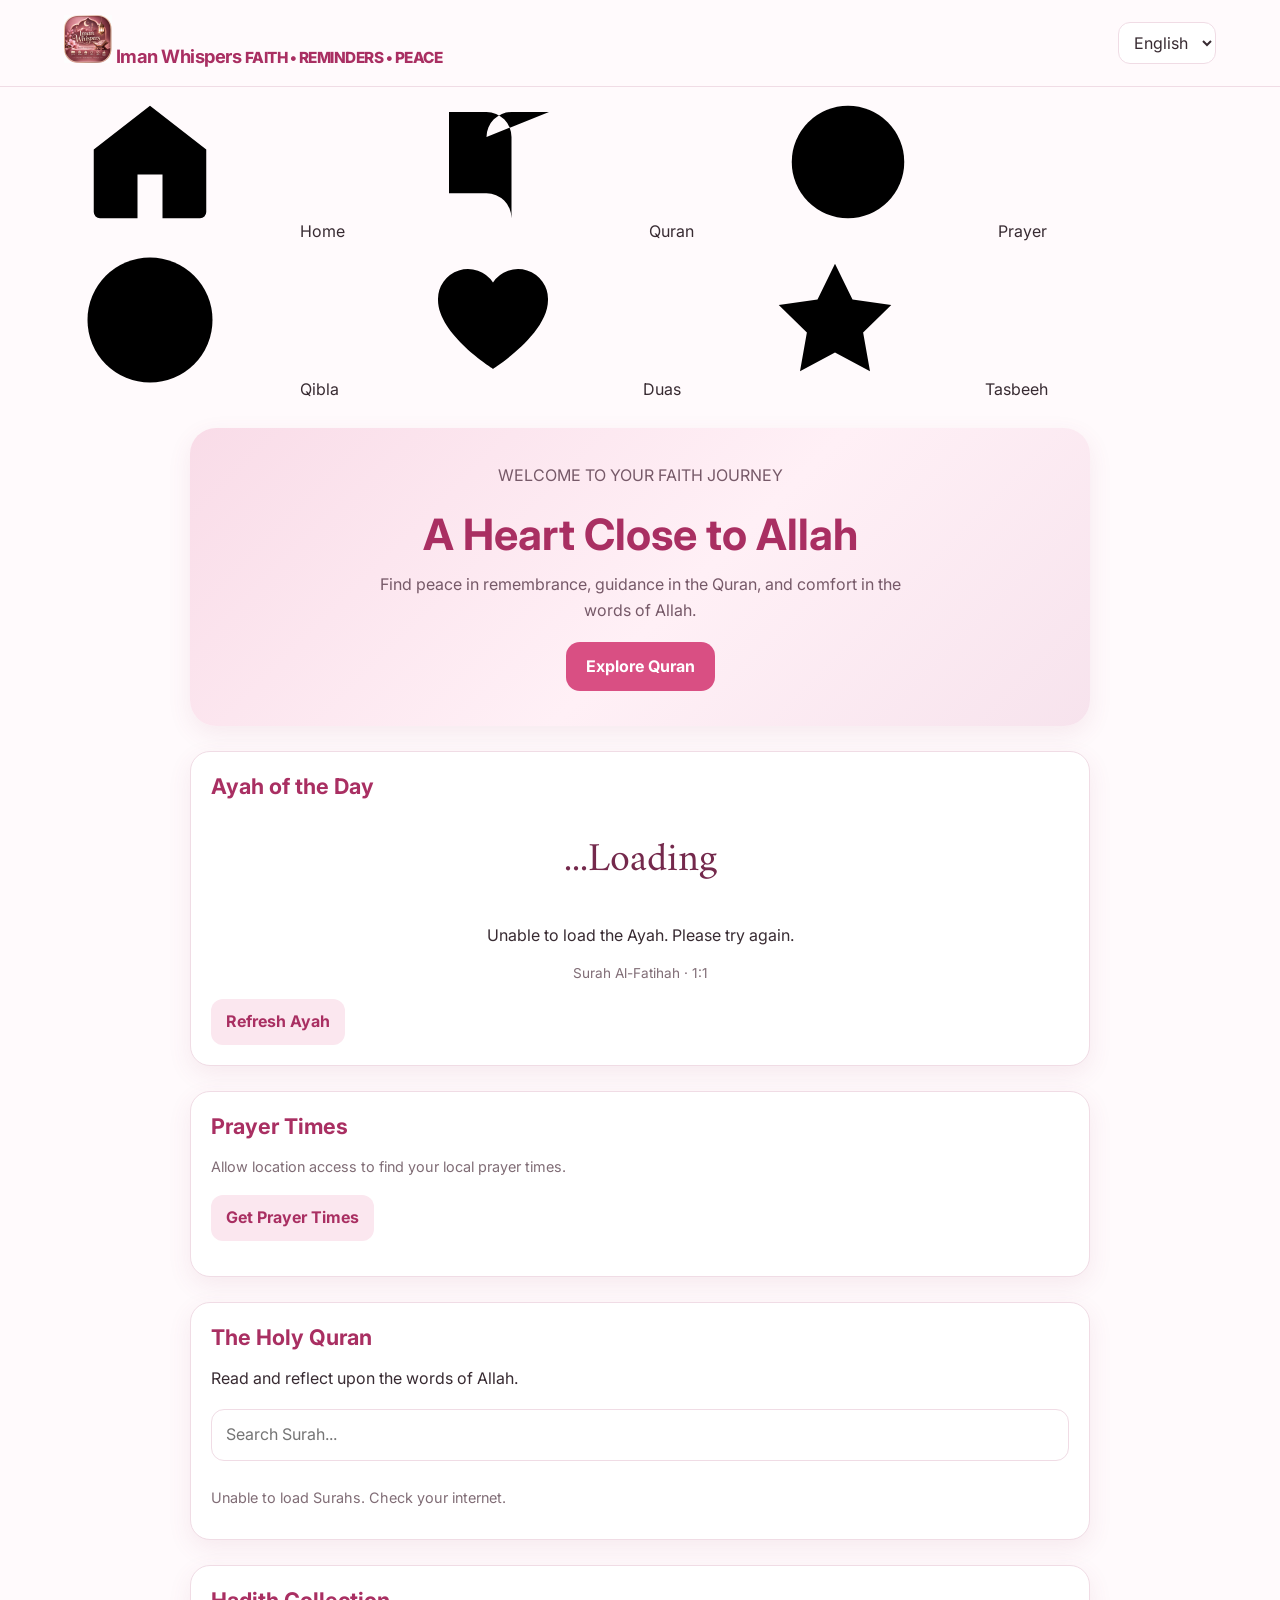
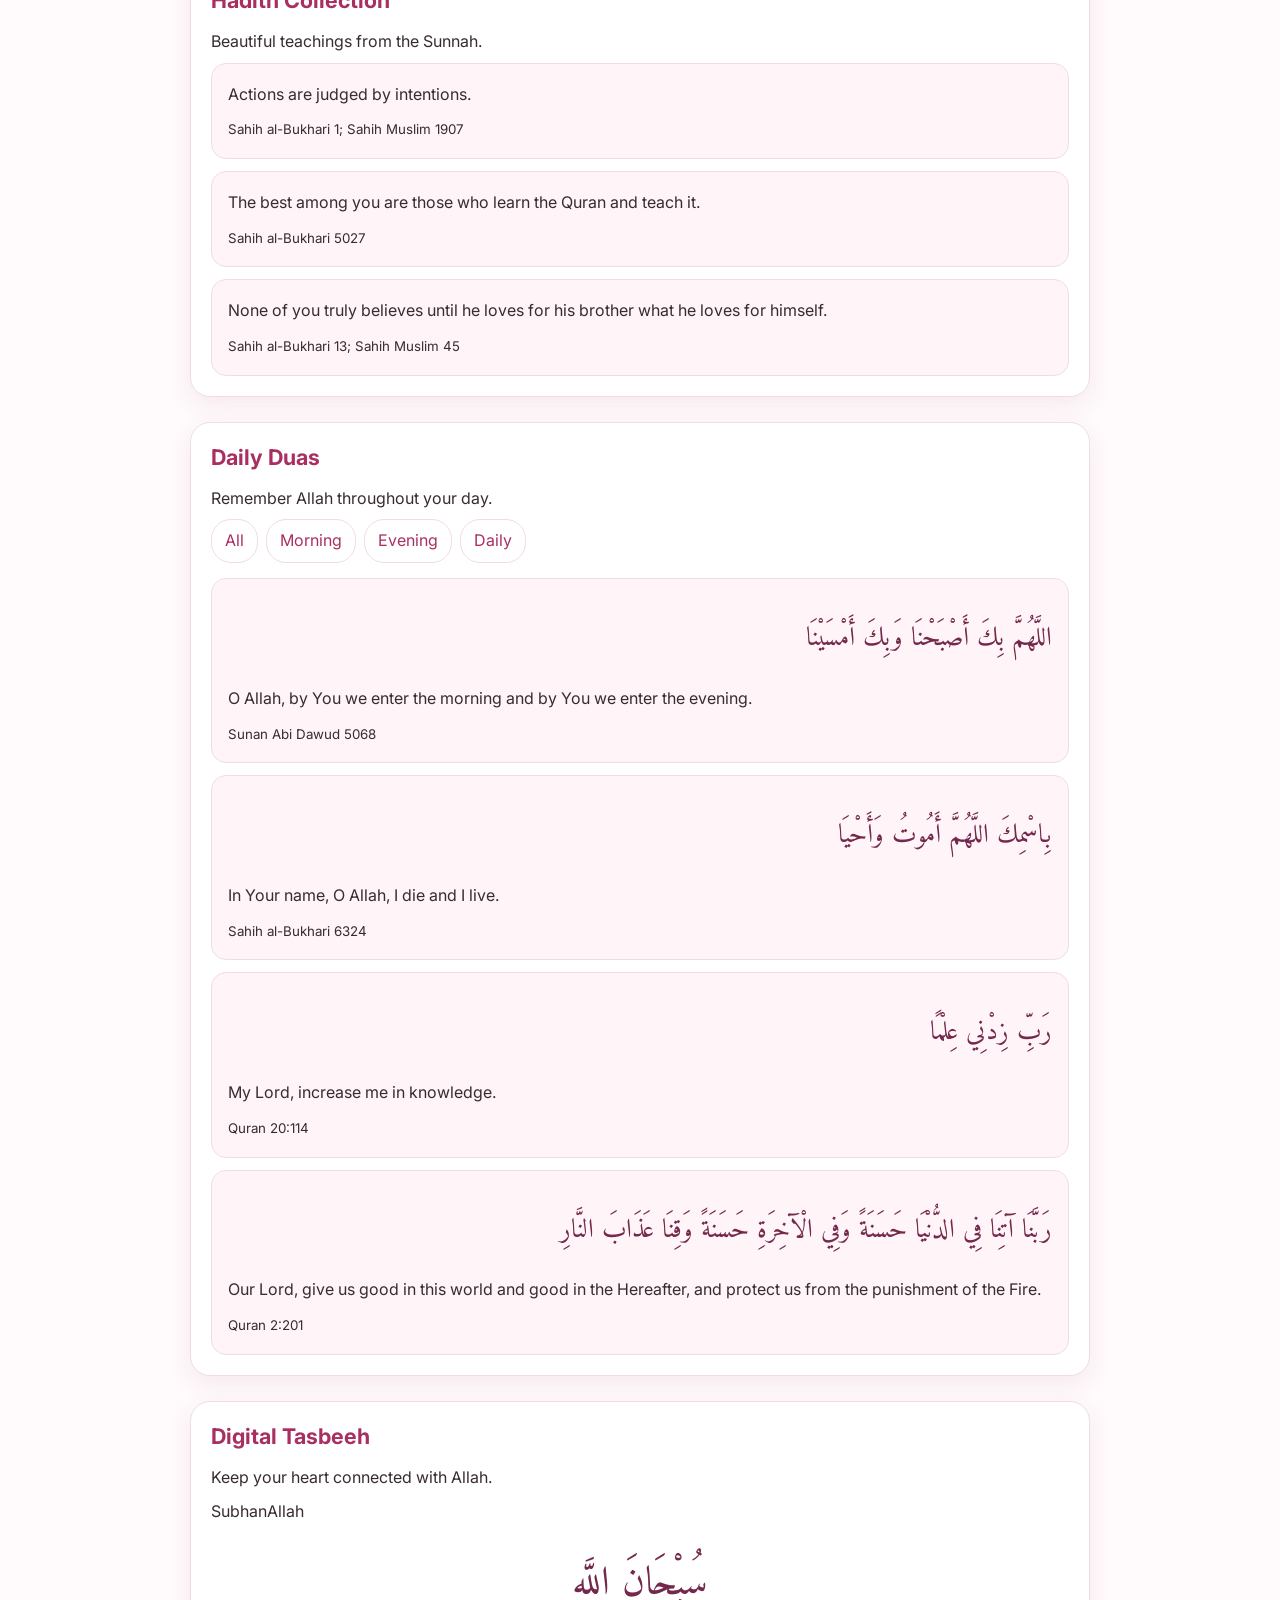
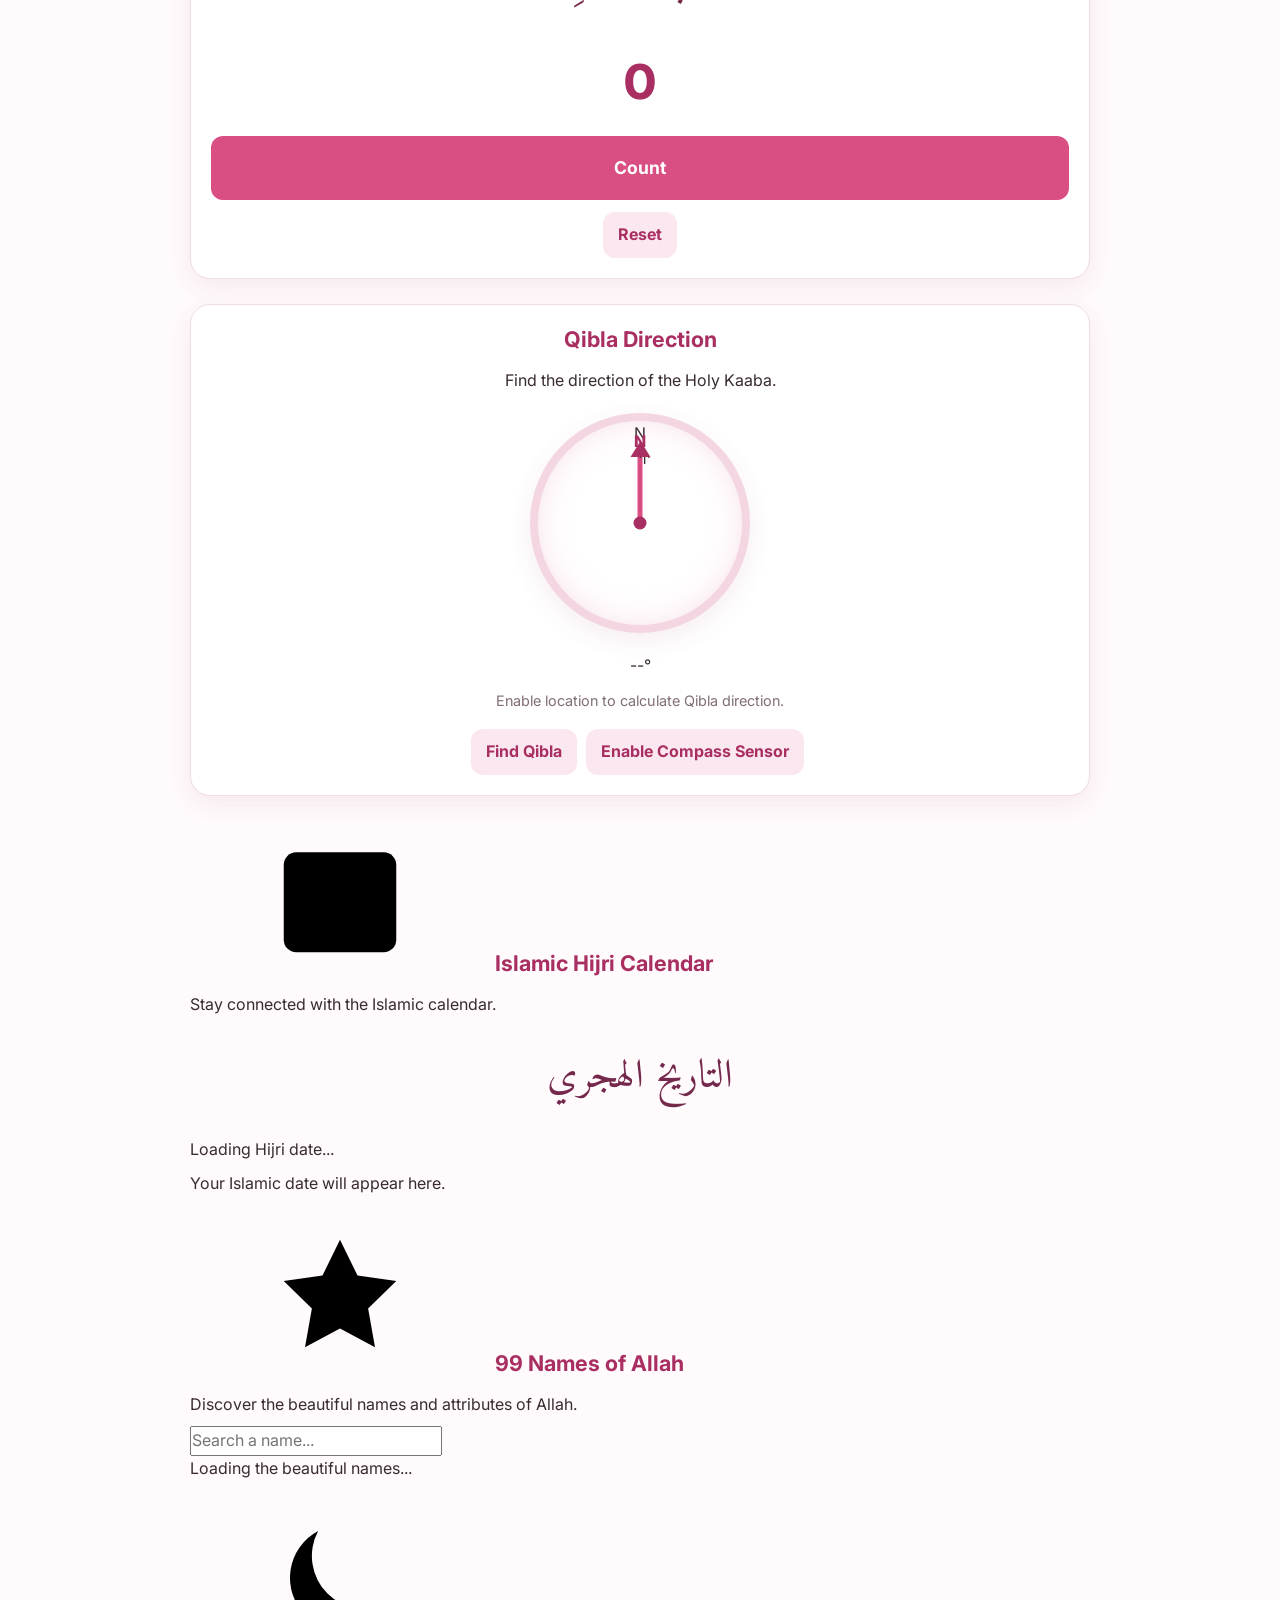
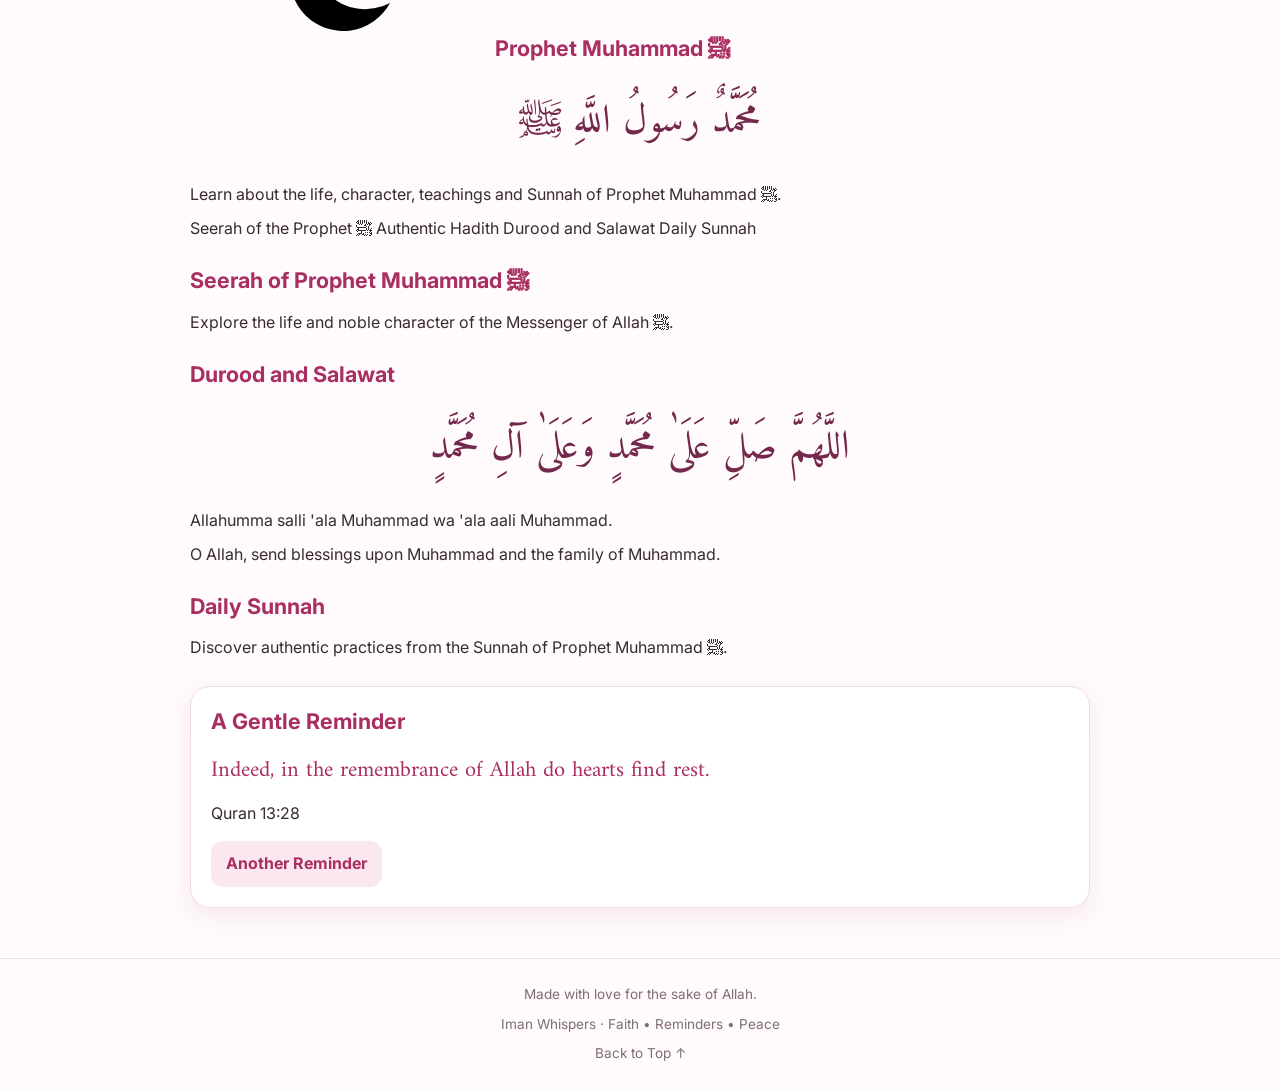
==== commit 064158c7: "Update index.html" ====
--- a/index.html
+++ b/index.html
@@ -4,9 +4,8 @@
 <head>
   <meta charset="UTF-8">
   <meta name="viewport" content="width=device-width, initial-scale=1.0">
-
   <meta name="theme-color" content="#b85c83">
-  <meta name="description" content="Iman Whispers Companion — Quran, duas, hadith, prayer times, Qibla and daily Islamic reminders.">
+  <meta name="description" content="Iman Whispers Companion — Quran, prayer times, Qibla, duas, Hadith and Islamic reminders.">
 
   <title>Iman Whispers Companion</title>
 
@@ -19,15 +18,46 @@
 
 <body>
 
+  <!-- ICON LIBRARY -->
+  <svg xmlns="http://www.w3.org/2000/svg" style="display:none">
+    <symbol id="i-home" viewBox="0 0 24 24">
+      <path d="m3 10 9-7 9 7v10a1 1 0 0 1-1 1h-6v-7h-4v7H4a1 1 0 0 1-1-1z"/>
+    </symbol>
+    <symbol id="i-book" viewBox="0 0 24 24">
+      <path d="M4 4h6a4 4 0 0 1 4 4v13a4 4 0 0 0-4-4H4zM20 4h-6a4 4 0 0 0-4 4"/>
+    </symbol>
+    <symbol id="i-moon" viewBox="0 0 24 24">
+      <path d="M20 15.5A8.5 8.5 0 0 1 8.5 4 8.5 8.5 0 1 0 20 15.5Z"/>
+    </symbol>
+    <symbol id="i-clock" viewBox="0 0 24 24">
+      <circle cx="12" cy="12" r="9"/>
+      <path d="M12 7v5l3 2"/>
+    </symbol>
+    <symbol id="i-compass" viewBox="0 0 24 24">
+      <circle cx="12" cy="12" r="10"/>
+      <path d="m16 8-2.5 5.5L8 16l2.5-5.5z"/>
+    </symbol>
+    <symbol id="i-heart" viewBox="0 0 24 24">
+      <path d="M20.8 8.8c0 5.5-8.8 11-8.8 11s-8.8-5.5-8.8-11A4.8 4.8 0 0 1 12 6a4.8 4.8 0 0 1 8.8 2.8Z"/>
+    </symbol>
+    <symbol id="i-calendar" viewBox="0 0 24 24">
+      <rect x="3" y="5" width="18" height="16" rx="2"/>
+      <path d="M16 3v4M8 3v4M3 10h18"/>
+    </symbol>
+    <symbol id="i-star" viewBox="0 0 24 24">
+      <path d="m12 3 2.8 5.7 6.2.9-4.5 4.4 1.1 6.2-5.6-3-5.6 3 1.1-6.2L3 9.6l6.2-.9z"/>
+    </symbol>
+    <symbol id="i-settings" viewBox="0 0 24 24">
+      <circle cx="12" cy="12" r="3"/>
+      <path d="m19.4 15 .1.1 1.4 1.1-1.5 2.6-1.7-.6a8 8 0 0 1-1.5.9l-.3 1.8h-3l-.3-1.8a8 8 0 0 1-1.5-.9l-1.7.6-1.5-2.6 1.4-1.1a8 8 0 0 1 0-1.8l-1.4-1.1 1.5-2.6 1.7.6a8 8 0 0 1 1.5-.9l.3-1.8h3l.3 1.8a8 8 0 0 1 1.5.9l1.7-.6 1.5 2.6-1.4 1.1a8 8 0 0 1 0 1.7Z"/>
+    </symbol>
+  </svg>
+
   <!-- HEADER -->
   <header class="header">
     <a href="#home" class="brand">
-      <img
-        src="./iman-whispers-icon-192(3).png"
-        alt="Iman Whispers logo"
-        width="48"
-        height="48"
-      >
+      <img src="./iman-whispers-icon-192(3).png"
+           alt="Iman Whispers logo" width="48" height="48">
       <span>
         <strong>Iman Whispers</strong>
         <small>FAITH • REMINDERS • PEACE</small>
@@ -46,6 +76,16 @@
       </button>
     </div>
   </header>
+
+  <!-- MAIN NAVIGATION -->
+  <nav class="main-nav" aria-label="Main navigation">
+    <a href="#home"><svg><use href="#i-home"/></svg>Home</a>
+    <a href="#quran"><svg><use href="#i-book"/></svg>Quran</a>
+    <a href="#prayerTimes"><svg><use href="#i-clock"/></svg>Prayer</a>
+    <a href="#qibla"><svg><use href="#i-compass"/></svg>Qibla</a>
+    <a href="#duas"><svg><use href="#i-heart"/></svg>Duas</a>
+    <a href="#tasbeeh"><svg><use href="#i-star"/></svg>Tasbeeh</a>
+  </nav>
 
   <main id="home">
 
@@ -62,7 +102,7 @@
 
     <!-- DAILY AYAH -->
     <section class="feature" id="dailyAyah">
-      <h2>Ayah of the Day</h2>
+      <h2><svg class="section-icon"><use href="#i-book"/></svg> Ayah of the Day</h2>
 
       <p id="ayahArabic" class="arabic" lang="ar" dir="rtl">
         بِسْمِ اللَّهِ الرَّحْمَٰنِ الرَّحِيمِ
@@ -72,126 +112,71 @@
         In the name of Allah, the Most Compassionate, the Most Merciful.
       </p>
 
-      <p id="ayahRef" class="reference">
-        Surah Al-Fatihah · 1:1
-      </p>
-
-      <button id="newAyah" type="button">
-        Refresh Ayah
-      </button>
+      <p id="ayahRef" class="reference">Surah Al-Fatihah · 1:1</p>
+      <button id="newAyah" type="button">Refresh Ayah</button>
     </section>
 
     <!-- PRAYER TIMES -->
     <section class="feature prayers" id="prayerTimes">
-      <h2>Prayer Times</h2>
+      <h2><svg class="section-icon"><use href="#i-clock"/></svg> Prayer Times</h2>
 
       <p id="prayerStatus" role="status">
         Allow location access to find your local prayer times.
       </p>
 
-      <button id="getPrayer" type="button">
-        Get Prayer Times
-      </button>
-
-      <div id="prayerGrid" class="prayer-grid">
-      </div>
+      <button id="getPrayer" type="button">Get Prayer Times</button>
+      <div id="prayerGrid" class="prayer-grid"></div>
     </section>
 
     <!-- QURAN -->
     <section class="feature" id="quran">
-      <h2>The Holy Quran</h2>
-
+      <h2><svg class="section-icon"><use href="#i-book"/></svg> The Holy Quran</h2>
       <p>Read and reflect upon the words of Allah.</p>
 
-      <input
-        id="surahSearch"
-        type="search"
-        placeholder="Search Surah..."
-        aria-label="Search Surah"
-      >
-
-      <p id="quranStatus" role="status">
-        Loading Surahs...
-      </p>
-
-      <div id="surahList">
-      </div>
+      <input id="surahSearch" type="search"
+             placeholder="Search Surah..." aria-label="Search Surah">
+
+      <p id="quranStatus" role="status">Loading Surahs...</p>
+      <div id="surahList"></div>
 
       <!-- QURAN READER -->
       <div id="reader" hidden>
-
-        <button id="backSurahs" type="button">
-          ← Back to Surahs
-        </button>
-
+        <button id="backSurahs" type="button">← Back to Surahs</button>
         <h3 id="surahTitle"></h3>
 
-        <!-- TRANSLATION LANGUAGE SELECTOR -->
         <div class="translation-control">
-
-          <label for="translation">
-            Choose your translation language:
-          </label>
+          <label for="translation">Choose your translation language:</label>
 
           <select id="translation" aria-label="Quran translation language">
-
-            <option value="en.sahih">
-              English — Sahih International
-            </option>
-
-            <option value="ur.jalandhry">
-              Urdu — Fateh Muhammad Jalandhry
-            </option>
-
-            <option value="bn.bengali">
-              Bengali — Muhiuddin Khan
-            </option>
-
-            <option value="fr.hamidullah">
-              French — Muhammad Hamidullah
-            </option>
-
-            <option value="id.indonesian">
-              Indonesian
-            </option>
-
-            <option value="tr.diyanet">
-              Turkish — Diyanet
-            </option>
-
-            <option value="es.cortes">
-              Spanish — Julio Cortes
-            </option>
-
+            <option value="en.sahih">English — Sahih International</option>
+            <option value="ur.jalandhry">Urdu — Fateh Muhammad Jalandhry</option>
+            <option value="bn.bengali">Bengali — Muhiuddin Khan</option>
+            <option value="fr.hamidullah">French — Muhammad Hamidullah</option>
+            <option value="id.indonesian">Indonesian</option>
+            <option value="tr.diyanet">Turkish — Diyanet</option>
+            <option value="es.cortes">Spanish — Julio Cortes</option>
           </select>
 
           <p class="translation-note">
             The original Arabic Quran will always remain visible
             alongside your selected translation.
           </p>
-
         </div>
 
-        <div id="ayahList">
-        </div>
-
+        <div id="ayahList"></div>
       </div>
     </section>
 
     <!-- HADITH -->
     <section class="feature" id="hadith">
-      <h2>Hadith Collection</h2>
-
+      <h2><svg class="section-icon"><use href="#i-book"/></svg> Hadith Collection</h2>
       <p>Beautiful teachings from the Sunnah.</p>
-
-      <div id="hadithList">
-      </div>
-    </section>
-
-    <!-- DUAS -->
+      <div id="hadithList"></div>
+    </section>
+
+    <!-- DAILY DUAS -->
     <section class="feature" id="duas">
-      <h2>Daily Duas</h2>
-
+      <h2><svg class="section-icon"><use href="#i-heart"/></svg> Daily Duas</h2>
       <p>Remember Allah throughout your day.</p>
 
       <div class="dua-filters">
@@ -201,41 +186,28 @@
         <button type="button" data-filter="daily">Daily</button>
       </div>
 
-      <div id="duaList">
-      </div>
-    </section>
-
-    <!-- TASBEEH -->
+      <div id="duaList"></div>
+    </section>
+
+    <!-- DIGITAL TASBEEH -->
     <section class="feature" id="tasbeeh">
-      <h2>Digital Tasbeeh</h2>
-
+      <h2><svg class="section-icon"><use href="#i-star"/></svg> Digital Tasbeeh</h2>
       <p>Keep your heart connected with Allah.</p>
 
-      <p id="dhikr" class="dhikr">
-        SubhanAllah
-      </p>
-
+      <p id="dhikr" class="dhikr">SubhanAllah</p>
       <p id="dhikrArabic" class="arabic" lang="ar" dir="rtl">
         سُبْحَانَ اللَّهِ
       </p>
 
-      <div id="count" class="count" aria-live="polite">
-        0
-      </div>
-
-      <button id="countBtn" type="button">
-        Count
-      </button>
-
-      <button id="resetBtn" type="button">
-        Reset
-      </button>
-    </section>
-
-    <!-- QIBLA -->
+      <div id="count" class="count" aria-live="polite">0</div>
+
+      <button id="countBtn" type="button">Count</button>
+      <button id="resetBtn" type="button">Reset</button>
+    </section>
+
+    <!-- QIBLA COMPASS -->
     <section class="feature" id="qibla">
-      <h2>Qibla Direction</h2>
-
+      <h2><svg class="section-icon"><use href="#i-compass"/></svg> Qibla Direction</h2>
       <p>Find the direction of the Holy Kaaba.</p>
 
       <div id="compass" class="compass" aria-label="Qibla compass">
@@ -249,30 +221,99 @@
         Enable location to calculate Qibla direction.
       </p>
 
-      <button id="qiblaBtn" type="button">
-        Find Qibla
-      </button>
-
-      <button id="sensorBtn" type="button">
-        Enable Compass Sensor
-      </button>
+      <button id="qiblaBtn" type="button">Find Qibla</button>
+      <button id="sensorBtn" type="button">Enable Compass Sensor</button>
+    </section>
+
+    <!-- HIJRI CALENDAR -->
+    <section class="feature" id="hijriCalendar">
+      <h2><svg class="section-icon"><use href="#i-calendar"/></svg> Islamic Hijri Calendar</h2>
+
+      <p>Stay connected with the Islamic calendar.</p>
+
+      <div class="hijri-display">
+        <p id="hijriDate" class="arabic" lang="ar" dir="rtl">
+          التاريخ الهجري
+        </p>
+        <p id="hijriDateEnglish">Loading Hijri date...</p>
+        <p id="hijriStatus" role="status">
+          Your Islamic date will appear here.
+        </p>
+      </div>
+
+      <div id="hijriEvents"></div>
+    </section>
+
+    <!-- 99 NAMES OF ALLAH -->
+    <section class="feature" id="namesAllah">
+      <h2><svg class="section-icon"><use href="#i-star"/></svg> 99 Names of Allah</h2>
+
+      <p>Discover the beautiful names and attributes of Allah.</p>
+
+      <input id="namesSearch" type="search"
+             placeholder="Search a name..." aria-label="Search Names of Allah">
+
+      <p id="namesStatus" role="status">Loading the beautiful names...</p>
+      <div id="namesList"></div>
+    </section>
+
+    <!-- PROPHET MUHAMMAD ﷺ -->
+    <section class="feature" id="prophet">
+      <h2><svg class="section-icon"><use href="#i-moon"/></svg> Prophet Muhammad ﷺ</h2>
+
+      <p class="arabic" lang="ar" dir="rtl">
+        مُحَمَّدٌ رَسُولُ اللَّهِ ﷺ
+      </p>
+
+      <p>
+        Learn about the life, character, teachings and Sunnah
+        of Prophet Muhammad ﷺ.
+      </p>
+
+      <div class="prophet-links">
+        <a href="#seerah">Seerah of the Prophet ﷺ</a>
+        <a href="#hadith">Authentic Hadith</a>
+        <a href="#salawat">Durood and Salawat</a>
+        <a href="#sunnah">Daily Sunnah</a>
+      </div>
+    </section>
+
+    <!-- SEERAH -->
+    <section class="feature" id="seerah">
+      <h2>Seerah of Prophet Muhammad ﷺ</h2>
+      <p>Explore the life and noble character of the Messenger of Allah ﷺ.</p>
+      <div id="seerahList"></div>
+    </section>
+
+    <!-- DUROOD AND SALAWAT -->
+    <section class="feature" id="salawat">
+      <h2>Durood and Salawat</h2>
+
+      <p class="arabic" lang="ar" dir="rtl">
+        اللَّهُمَّ صَلِّ عَلَىٰ مُحَمَّدٍ وَعَلَىٰ آلِ مُحَمَّدٍ
+      </p>
+
+      <p>Allahumma salli 'ala Muhammad wa 'ala aali Muhammad.</p>
+      <p>O Allah, send blessings upon Muhammad and the family of Muhammad.</p>
+    </section>
+
+    <!-- SUNNAH -->
+    <section class="feature" id="sunnah">
+      <h2>Daily Sunnah</h2>
+      <p>Discover authentic practices from the Sunnah of Prophet Muhammad ﷺ.</p>
+      <div id="sunnahList"></div>
     </section>
 
     <!-- REMINDERS -->
     <section class="feature" id="reminders">
-      <h2>A Gentle Reminder</h2>
+      <h2><svg class="section-icon"><use href="#i-heart"/></svg> A Gentle Reminder</h2>
 
       <p id="reminderText">
         Indeed, in the remembrance of Allah do hearts find rest.
       </p>
 
-      <p id="reminderRef">
-        Quran · Surah Ar-Ra'd 13:28
-      </p>
-
-      <button id="nextReminder" type="button">
-        Another Reminder
-      </button>
+      <p id="reminderRef">Quran · Surah Ar-Ra'd 13:28</p>
+      <button id="nextReminder" type="button">Another Reminder</button>
     </section>
 
   </main>
--- a/style.css
+++ b/style.css
@@ -1,24 +1,20 @@
 
-/* =====================================
-   IMAN WHISPERS COMPANION
-   Elegant Blush Pink Theme
-===================================== */
+@import url('https://fonts.googleapis.com/css2?family=Amiri:wght@400;700&family=Inter:wght@400;500;600;700;800&family=Noto+Naskh+Arabic:wght@400;500;600;700&display=swap');
 
 :root {
-  --primary: #8e3157;
-  --primary-dark: #67213e;
-  --pink: #d98aaa;
-  --soft-pink: #fce8ef;
-  --background: #fff5f8;
-  --surface: #ffffff;
-  --text: #39232e;
-  --muted: #927985;
-  --border: #f1d9e3;
-  --shadow: 0 5px 20px rgba(142, 49, 87, 0.08);
-  --radius: 18px;
-}
-
-/* RESET */
+  --pink: #d94f83;
+  --pink-dark: #a92f62;
+  --pink-light: #fbe7ef;
+  --pink-soft: #fff4f8;
+  --rose: #f5c5d7;
+  --cream: #fffafc;
+  --white: #ffffff;
+  --text: #382b32;
+  --muted: #806d76;
+  --border: #f0dce5;
+  --shadow: 0 8px 25px rgba(151, 65, 101, 0.09);
+  --radius: 20px;
+}
 
 * {
   box-sizing: border-box;
@@ -31,305 +27,442 @@
 }
 
 body {
-  font-family: 'Poppins', sans-serif;
-  background: var(--background);
+  font-family: 'Inter', sans-serif;
+  background: var(--cream);
   color: var(--text);
   line-height: 1.6;
   min-height: 100vh;
 }
 
-/* HEADINGS */
-
-h1, h2, h3, h4 {
-  color: var(--primary-dark);
-  line-height: 1.3;
-}
-
-h1 {
-  font-size: clamp(1.8rem, 5vw, 2.5rem);
-}
-
-h2 {
-  font-size: 1.5rem;
-  margin-bottom: 15px;
-}
-
-h3 {
-  font-size: 1.1rem;
-}
-
-/* HEADER */
-
-header {
-  background: rgba(255, 255, 255, 0.95);
-  padding: 15px 20px;
+button,
+input,
+select {
+  font: inherit;
+}
+
+button {
+  cursor: pointer;
+}
+
+a {
+  color: inherit;
+  text-decoration: none;
+}
+
+header,
+.header {
+  width: 100%;
+  padding: 15px 5%;
+  display: flex;
+  align-items: center;
+  justify-content: space-between;
+  gap: 12px;
+  background: rgba(255, 250, 252, 0.96);
   border-bottom: 1px solid var(--border);
   position: sticky;
   top: 0;
-  z-index: 100;
+  z-index: 50;
   backdrop-filter: blur(12px);
 }
 
-header .logo,
-.logo {
-  color: var(--primary);
+.brand {
+  color: var(--pink-dark);
+  font-weight: 800;
+  font-size: 1.15rem;
+  letter-spacing: -0.5px;
+}
+
+.header-actions {
+  display: flex;
+  align-items: center;
+  gap: 8px;
+}
+
+#languageSelect,
+#translation {
+  border: 1px solid var(--border);
+  background: var(--white);
+  color: var(--text);
+  border-radius: 12px;
+  padding: 9px 11px;
+  max-width: 155px;
+  outline: none;
+}
+
+#installBtn {
+  border: 0;
+  border-radius: 12px;
+  padding: 10px 14px;
+  background: var(--pink);
+  color: white;
   font-weight: 700;
-  font-size: 1.3rem;
-}
-
-/* MAIN CONTAINER */
-
-main,
-.container {
-  width: min(100% - 32px, 1100px);
-  margin: 25px auto;
+}
+
+main {
+  width: min(100% - 30px, 900px);
+  margin: 25px auto 50px;
 }
 
 section {
-  margin-bottom: 30px;
-  scroll-margin-top: 90px;
-}
-
-/* CARDS */
-
-.card {
-  background: var(--surface);
+  margin: 25px 0;
+  scroll-margin-top: 85px;
+}
+
+h1,
+h2,
+h3 {
+  line-height: 1.3;
+}
+
+h2 {
+  font-size: 1.35rem;
+  margin-bottom: 15px;
+  color: var(--pink-dark);
+}
+
+p {
+  margin-bottom: 8px;
+}
+
+.hero {
+  padding: 35px 24px;
+  border-radius: 26px;
+  background: linear-gradient(135deg, #f9dce8, #fff0f6 55%, #f7e3ed);
+  text-align: center;
+  box-shadow: var(--shadow);
+}
+
+.hero h1 {
+  color: var(--pink-dark);
+  font-size: clamp(1.8rem, 6vw, 2.7rem);
+  margin-bottom: 10px;
+}
+
+.hero p {
+  color: #765968;
+  max-width: 540px;
+  margin: 0 auto 18px;
+}
+
+.primary-btn,
+button.primary-btn {
+  display: inline-block;
+  border: 0;
+  border-radius: 14px;
+  padding: 12px 20px;
+  background: var(--pink);
+  color: white;
+  font-weight: 700;
+  transition: 0.2s ease;
+}
+
+.primary-btn:hover,
+button.primary-btn:hover {
+  background: var(--pink-dark);
+  transform: translateY(-1px);
+}
+
+.card,
+#dailyAyah,
+#prayerTimes,
+#quran,
+#hadith,
+#duas,
+#tasbeeh,
+#qibla,
+#reminders {
+  background: var(--white);
   border: 1px solid var(--border);
   border-radius: var(--radius);
   padding: 20px;
-  margin-bottom: 18px;
   box-shadow: var(--shadow);
-  transition: transform 0.2s ease;
-}
-
-.card:hover {
+}
+
+#ayahArabic,
+.ayah-arabic,
+.arabic,
+#dhikrArabic {
+  font-family: 'Amiri', 'Noto Naskh Arabic', serif;
+  font-size: clamp(1.8rem, 5vw, 2.5rem);
+  line-height: 2.1;
+  color: #74294c;
+  text-align: center;
+  direction: rtl;
+  margin: 18px 0;
+}
+
+#ayahTranslation {
+  font-size: 1rem;
+  line-height: 1.9;
+  color: var(--text);
+  text-align: center;
+}
+
+#ayahRef {
+  text-align: center;
+  color: var(--muted);
+  font-size: 0.85rem;
+  margin-top: 12px;
+}
+
+#newAyah,
+#nextReminder,
+#getPrayer,
+#qiblaBtn,
+#sensorBtn,
+#countBtn,
+#resetBtn,
+#backSurahs {
+  border: 0;
+  border-radius: 12px;
+  padding: 10px 15px;
+  margin: 7px 5px 0 0;
+  background: var(--pink-light);
+  color: var(--pink-dark);
+  font-weight: 700;
+}
+
+#newAyah:hover,
+#nextReminder:hover,
+#getPrayer:hover,
+#qiblaBtn:hover,
+#sensorBtn:hover,
+#countBtn:hover,
+#resetBtn:hover,
+#backSurahs:hover {
+  background: var(--rose);
+}
+
+#prayerStatus,
+#quranStatus,
+#qiblaStatus {
+  color: var(--muted);
+  font-size: 0.9rem;
+  margin: 10px 0;
+}
+
+#prayerGrid {
+  display: grid;
+  grid-template-columns: repeat(2, minmax(0, 1fr));
+  gap: 10px;
+  margin-top: 15px;
+}
+
+.prayer-card {
+  padding: 15px;
+  background: var(--pink-soft);
+  border: 1px solid var(--border);
+  border-radius: 15px;
+  text-align: center;
+}
+
+.prayer-card h3 {
+  color: var(--pink-dark);
+  font-size: 0.95rem;
+}
+
+.prayer-card p {
+  font-size: 1.15rem;
+  font-weight: 700;
+  margin: 5px 0 0;
+}
+
+#surahSearch {
+  width: 100%;
+  border: 1px solid var(--border);
+  background: var(--white);
+  border-radius: 13px;
+  padding: 12px 14px;
+  margin: 10px 0 15px;
+  outline-color: var(--pink);
+}
+
+#surahList {
+  display: grid;
+  grid-template-columns: repeat(2, minmax(0, 1fr));
+  gap: 10px;
+}
+
+.surah-card {
+  display: flex;
+  align-items: center;
+  gap: 10px;
+  width: 100%;
+  text-align: left;
+  padding: 13px;
+  border: 1px solid var(--border);
+  border-radius: 14px;
+  background: var(--pink-soft);
+  color: var(--text);
+  transition: 0.2s ease;
+}
+
+.surah-card:hover {
+  background: var(--pink-light);
+  border-color: var(--rose);
   transform: translateY(-2px);
 }
 
-/* HERO SECTION */
-
-.hero {
-  background: linear-gradient(135deg, #f8dce7, #fff1f6);
-  border-radius: 24px;
-  padding: 35px 22px;
-  text-align: center;
-  margin-bottom: 25px;
-}
-
-.hero p {
+.surah-number {
+  min-width: 32px;
+  height: 32px;
+  display: grid;
+  place-items: center;
+  border-radius: 10px;
+  background: var(--pink-light);
+  color: var(--pink-dark);
+  font-weight: 700;
+}
+
+.surah-name {
+  font-weight: 700;
+}
+
+.surah-meta {
   color: var(--muted);
-  margin-top: 10px;
-}
-
-/* BUTTONS */
-
-button,
-.btn {
-  background: var(--primary);
-  color: white;
-  border: none;
-  border-radius: 30px;
-  padding: 11px 20px;
-  font-size: 0.95rem;
-  font-weight: 600;
-  cursor: pointer;
-  transition: 0.2s ease;
-}
-
-button:hover,
-.btn:hover {
-  background: var(--primary-dark);
-}
-
-button:disabled {
-  opacity: 0.5;
-  cursor: not-allowed;
-}
-
-/* INPUTS AND SELECTS */
-
-input,
-select,
-textarea {
+  font-size: 0.78rem;
+}
+
+#reader {
+  margin-top: 18px;
+}
+
+#surahTitle {
+  margin: 15px 0;
+  color: var(--pink-dark);
+  text-align: center;
+}
+
+#translation {
   width: 100%;
-  padding: 12px 14px;
-  border: 1px solid var(--border);
-  border-radius: 12px;
-  background: white;
+  max-width: 100%;
+  margin: 10px 0 18px;
+}
+
+.ayah-card {
+  padding: 20px 15px;
+  margin: 13px 0;
+  border: 1px solid var(--border);
+  border-radius: 16px;
+  background: #fffafd;
+}
+
+.ayah-card .arabic {
+  display: block;
+  font-size: clamp(1.9rem, 5vw, 2.5rem);
+  line-height: 2.2;
+  text-align: right;
+  direction: rtl;
+  margin: 0 0 15px;
+  color: #61223f;
+}
+
+.ayah-card .translation {
+  font-size: 0.98rem;
+  line-height: 1.9;
   color: var(--text);
-  font: inherit;
-  margin: 8px 0;
-}
-
-input:focus,
-select:focus,
-textarea:focus {
-  outline: 2px solid var(--pink);
-  border-color: var(--primary);
-}
-
-/* QURAN AND ARABIC TEXT */
-
-.arabic {
-  font-family: 'Amiri', serif;
-  font-size: 1.8rem;
-  line-height: 2.2;
+  border-top: 1px solid var(--border);
+  padding-top: 13px;
+}
+
+.ayah-card .ayah-number {
+  display: inline-block;
+  font-size: 0.78rem;
+  color: var(--pink-dark);
+  background: var(--pink-light);
+  border-radius: 20px;
+  padding: 4px 10px;
+  margin-top: 12px;
+}
+
+#hadithList,
+#duaList {
+  display: grid;
+  gap: 12px;
+}
+
+.hadith-card,
+.dua-card {
+  background: var(--pink-soft);
+  border: 1px solid var(--border);
+  padding: 16px;
+  border-radius: 15px;
+}
+
+.hadith-card .arabic,
+.dua-card .arabic {
+  font-family: 'Amiri', 'Noto Naskh Arabic', serif;
+  font-size: 1.65rem;
+  line-height: 2;
   direction: rtl;
   text-align: right;
-  color: var(--primary-dark);
+  color: #74294c;
+}
+
+.hadith-card p,
+.dua-card p {
+  line-height: 1.8;
+}
+
+.dua-filters {
+  display: flex;
+  flex-wrap: wrap;
+  gap: 8px;
+  margin-bottom: 15px;
+}
+
+.dua-filters button,
+button[data-filter] {
+  border: 1px solid var(--border);
+  border-radius: 20px;
+  padding: 8px 13px;
+  background: white;
+  color: var(--pink-dark);
+}
+
+.dua-filters button.active,
+button[data-filter].active {
+  background: var(--pink);
+  color: white;
+  border-color: var(--pink);
+}
+
+#count {
+  font-size: 3rem;
+  font-weight: 800;
+  color: var(--pink-dark);
+  text-align: center;
   margin: 15px 0;
 }
 
-.ayah {
-  padding: 16px;
-  border-bottom: 1px solid var(--border);
-}
-
-/* SURAH CARDS */
-
-.surah,
-.surah-card {
+#countBtn {
   display: block;
   width: 100%;
-  text-align: left;
-  background: var(--soft-pink);
-  color: var(--primary-dark);
-  border: 1px solid var(--border);
-  border-radius: 14px;
-  padding: 15px;
-  margin-bottom: 12px;
-}
-
-.surah-card span {
+  padding: 18px;
+  background: var(--pink);
+  color: white;
+  font-size: 1.1rem;
+}
+
+#resetBtn {
   display: block;
-}
-
-.surah-card .arabic {
-  text-align: right;
-}
-
-.surah-card small {
-  display: block;
-  color: var(--muted);
-  margin-top: 5px;
-}
-
-.surah-card:hover {
-  background: #f7dce7;
-}
-
-/* QURAN READER */
-
-.ayah-card {
-  background: white;
-  border: 1px solid var(--border);
-  border-radius: 14px;
-  padding: 18px;
-  margin: 15px 0;
-  box-shadow: var(--shadow);
-}
-
-.ayah-card .arabic {
-  font-size: 1.9rem;
-  line-height: 2.3;
-  text-align: right;
-}
-
-.ayah-card p:not(.arabic) {
-  margin: 12px 0;
-}
-
-.ayah-card small {
-  color: var(--muted);
-}
-
-/* HADITH AND DUA */
-
-.hadith,
-.dua,
-.reminder,
-.hadith-card,
-.dua-card {
-  background: #fffafd;
-  border-left: 4px solid var(--pink);
-  padding: 18px;
-  border-radius: 12px;
-  margin: 15px 0;
-}
-
-.reference {
-  color: var(--muted);
-  font-size: 0.85rem;
-  margin-top: 10px;
-}
-
-/* TASBEEH */
-
-.tasbeeh-counter {
-  text-align: center;
-  padding: 25px;
-}
-
-.counter-number,
-#count {
-  font-size: 3rem;
-  font-weight: 700;
-  color: var(--primary);
-}
-
-/* PRAYER TIMES */
-
-#prayerGrid {
-  display: grid;
-  grid-template-columns: repeat(
-    auto-fit,
-    minmax(110px, 1fr)
-  );
-  gap: 12px;
-  margin-top: 15px;
-}
-
-.prayer-card {
-  background: var(--soft-pink);
-  border: 1px solid var(--border);
-  border-radius: 14px;
-  padding: 15px 10px;
-  text-align: center;
-}
-
-.prayer-card strong,
-.prayer-card span {
-  display: block;
-}
-
-.prayer-card span {
-  color: var(--primary);
-  font-weight: 700;
-  margin-top: 5px;
-}
-
-/* QIBLA COMPASS */
+  margin: 12px auto 0;
+}
+
+#qibla {
+  text-align: center;
+}
 
 #compass {
-  width: 210px;
-  height: 210px;
-  margin: 25px auto;
+  width: 220px;
+  height: 220px;
+  margin: 20px auto;
+  border: 8px solid #f4d5e2;
+  border-radius: 50%;
+  background: radial-gradient(circle, #fff 45%, #fff1f6 100%);
   position: relative;
-  display: flex;
-  align-items: center;
-  justify-content: center;
-  border: 5px solid var(--primary);
-  border-radius: 50%;
-  background: radial-gradient(
-    circle,
-    #ffffff 45%,
-    var(--soft-pink) 100%
-  );
-  box-shadow: 0 5px 20px rgba(142, 49, 87, 0.15);
-  overflow: hidden;
-}
-
-/* NORTH LABEL */
+  box-shadow: inset 0 0 20px rgba(169, 47, 98, 0.08), var(--shadow);
+}
 
 #compass::before {
   content: "N";
@@ -337,184 +470,152 @@
   top: 8px;
   left: 50%;
   transform: translateX(-50%);
-  color: var(--primary-dark);
-  font-size: 17px;
+  color: var(--pink-dark);
   font-weight: 800;
 }
 
-/* COMPASS CENTER */
+.compass-arrow {
+  position: absolute;
+  width: 5px;
+  height: 82px;
+  background: var(--pink);
+  top: 25px;
+  left: 50%;
+  transform-origin: 50% 85%;
+  transform: translateX(-50%) rotate(0deg);
+  border-radius: 8px;
+  z-index: 2;
+}
+
+.compass-arrow::after {
+  content: "";
+  position: absolute;
+  top: -5px;
+  left: 50%;
+  transform: translateX(-50%);
+  border-left: 10px solid transparent;
+  border-right: 10px solid transparent;
+  border-bottom: 16px solid var(--pink-dark);
+}
 
 #compass::after {
   content: "";
   position: absolute;
-  width: 10px;
-  height: 10px;
-  background: var(--primary-dark);
+  width: 13px;
+  height: 13px;
   border-radius: 50%;
+  background: var(--pink-dark);
+  left: 50%;
+  top: 50%;
+  transform: translate(-50%, -50%);
   z-index: 3;
 }
 
-/* ROTATING QIBLA NEEDLE */
-
-#compass .compass-arrow {
-  position: absolute;
-  top: 35px;
-  left: 50%;
-  z-index: 2;
-  font-size: 42px;
-  line-height: 1;
-  color: var(--primary);
-  transform-origin: 50% 60px;
-  transition: transform 0.25s ease;
-}
-
-/* QIBLA INFORMATION */
-
-#qiblaDegrees {
-  display: block;
-  margin: 12px auto;
-  color: var(--primary-dark);
-  font-size: 1.2rem;
-  font-weight: 700;
-  text-align: center;
-}
-
-#qiblaStatus {
-  text-align: center;
-  color: var(--muted);
-  margin: 12px 0;
-}
-
-#qiblaBtn,
-#sensorBtn {
-  margin: 5px;
-}
-
-/* INSTALL BUTTON */
-
-.hidden {
-  display: none !important;
-}
-
-#pwa-install-container {
-  text-align: center;
-  margin: 20px auto;
-}
-
-#pwa-install-btn {
-  background: var(--primary);
-}
-
-#installBtn[hidden] {
-  display: none !important;
-}
-
-/* IOS INSTALL MODAL */
-
-#ios-install-modal {
-  position: fixed;
-  inset: 0;
-  z-index: 999;
-  background: rgba(35, 15, 25, 0.55);
-  display: flex;
-  justify-content: center;
-  align-items: center;
-  padding: 20px;
-}
-
-#ios-install-modal.hidden {
-  display: none;
-}
-
-#ios-install-modal > div {
-  background: white;
-  padding: 25px;
-  border-radius: 20px;
-  max-width: 380px;
-  width: 100%;
-}
-
-/* NAVIGATION */
-
-nav {
-  display: flex;
-  flex-wrap: wrap;
-  justify-content: center;
-  gap: 10px;
-  padding: 12px;
-}
-
-nav a {
-  color: var(--primary);
-  text-decoration: none;
-  font-weight: 500;
-  padding: 8px 12px;
-  border-radius: 20px;
-}
-
-nav a:hover {
-  background: var(--soft-pink);
-}
-
-/* FOOTER */
-
-footer {
-  text-align: center;
+#reminderText {
+  font-family: 'Amiri', 'Noto Naskh Arabic', serif;
+  font-size: 1.4rem;
+  line-height: 1.9;
+  color: var(--pink-dark);
+}
+
+footer,
+.footer {
   padding: 25px 15px;
+  text-align: center;
   color: var(--muted);
   font-size: 0.85rem;
   border-top: 1px solid var(--border);
-  margin-top: 35px;
-}
-
-/* RESPONSIVE MOBILE DESIGN */
+}
+
+[dir="rtl"] body {
+  direction: rtl;
+}
+
+[dir="rtl"] .surah-card {
+  text-align: right;
+}
+
+[dir="rtl"] .header,
+[dir="rtl"] header {
+  flex-direction: row;
+}
+
+button:focus-visible,
+input:focus-visible,
+select:focus-visible {
+  outline: 3px solid rgba(217, 79, 131, 0.35);
+  outline-offset: 2px;
+}
 
 @media (max-width: 600px) {
-  main,
-  .container {
-    width: calc(100% - 24px);
-    margin: 18px auto;
+  header,
+  .header {
+    padding: 12px 4%;
+    flex-wrap: wrap;
+  }
+
+  .brand {
+    font-size: 1rem;
+  }
+
+  #languageSelect {
+    max-width: 105px;
+  }
+
+  #installBtn {
+    padding: 9px 10px;
+    font-size: 0.85rem;
+  }
+
+  main {
+    width: min(100% - 22px, 900px);
+    margin-top: 16px;
   }
 
   .hero {
-    padding: 28px 16px;
-  }
-
-  .card {
+    padding: 28px 17px;
+  }
+
+  .hero h1 {
+    font-size: 1.9rem;
+  }
+
+  section {
+    margin: 17px 0;
+  }
+
+  .card,
+  #dailyAyah,
+  #prayerTimes,
+  #quran,
+  #hadith,
+  #duas,
+  #tasbeeh,
+  #qibla,
+  #reminders {
     padding: 16px;
   }
 
-  .arabic {
-    font-size: 1.6rem;
-  }
-
-  nav {
-    gap: 5px;
-  }
-
-  button,
-  .btn {
-    max-width: 100%;
+  #surahList {
+    grid-template-columns: 1fr;
+  }
+
+  #prayerGrid {
+    grid-template-columns: repeat(2, minmax(0, 1fr));
   }
 
   #compass {
-    width: 180px;
-    height: 180px;
-  }
-
-  #compass .compass-arrow {
-    top: 32px;
-    transform-origin: 50% 55px;
-  }
-}
-
-/* ACCESSIBILITY */
+    width: 200px;
+    height: 200px;
+  }
+}
 
 @media (prefers-reduced-motion: reduce) {
   *,
   *::before,
   *::after {
     scroll-behavior: auto !important;
-    transition: none !important;
-  }
-}
+    transition-duration: 0.01ms !important;
+    animation-duration: 0.01ms !important;
+  }
+}
